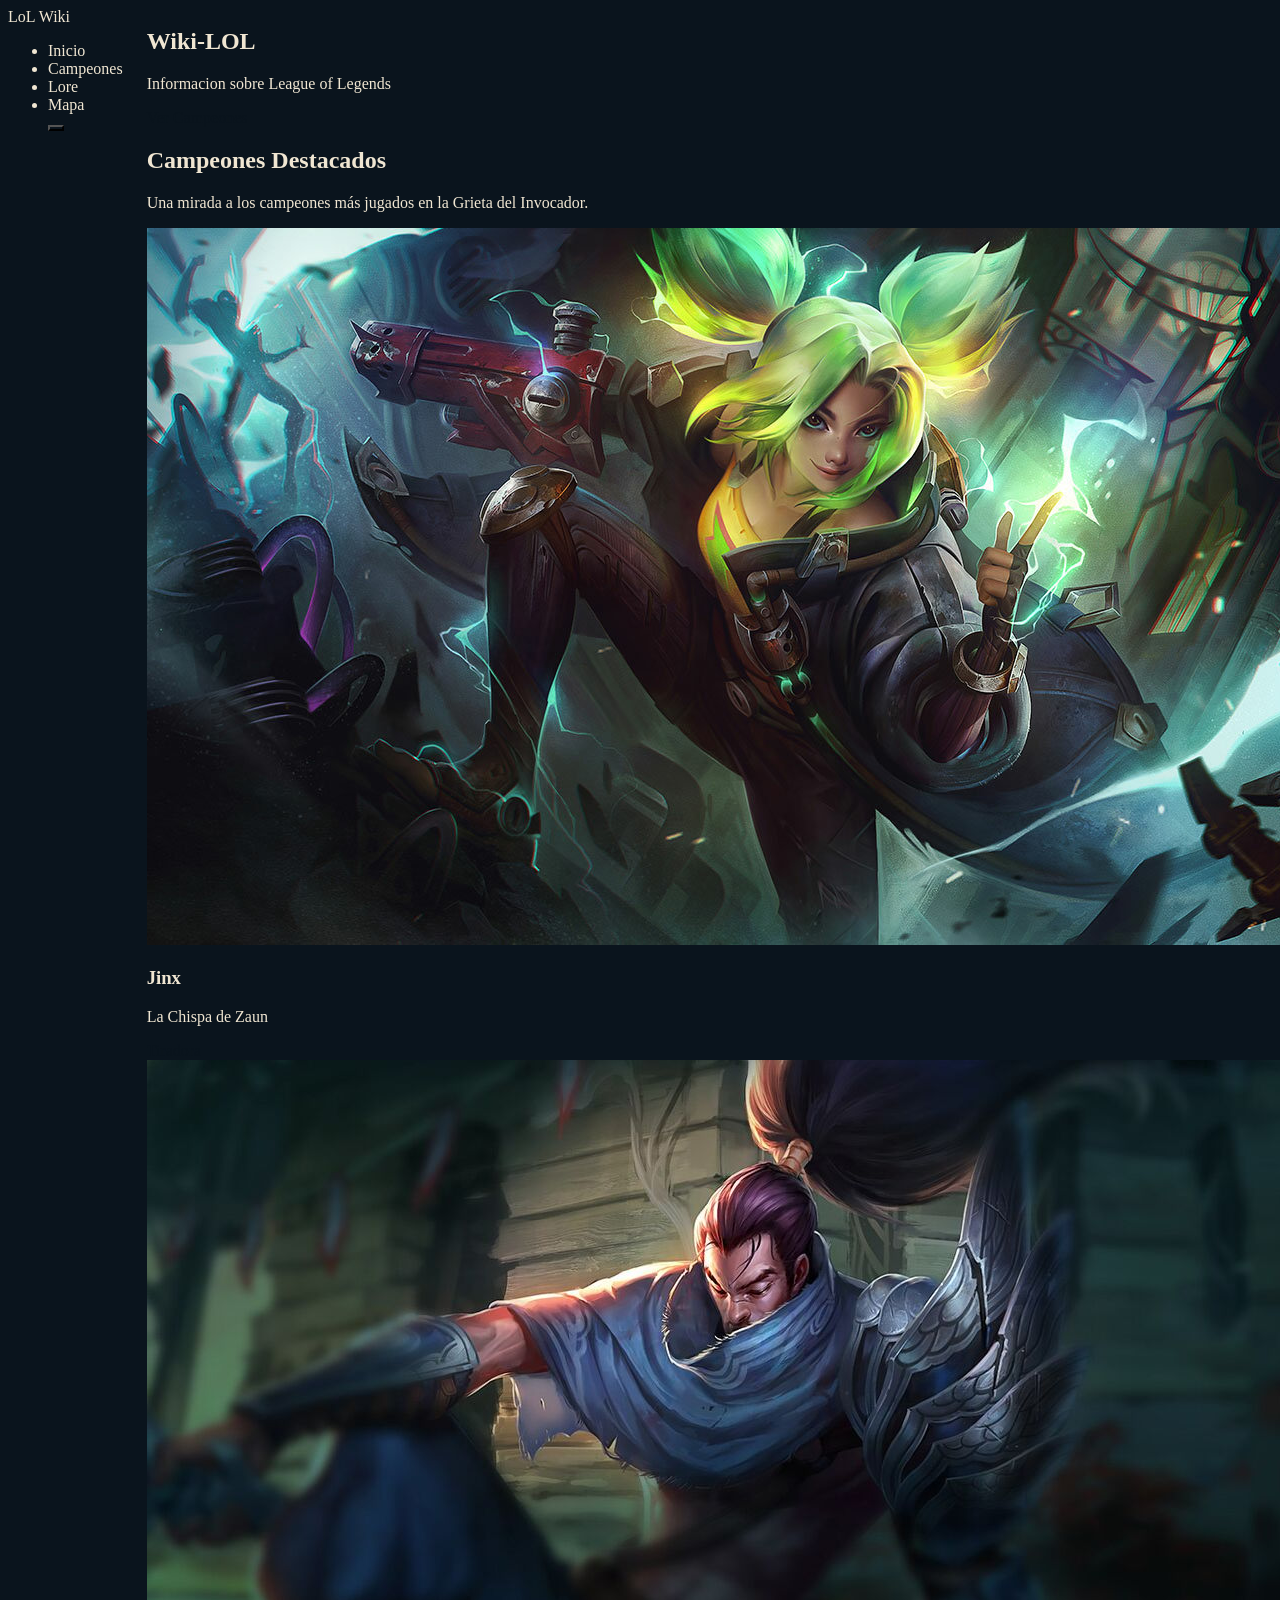
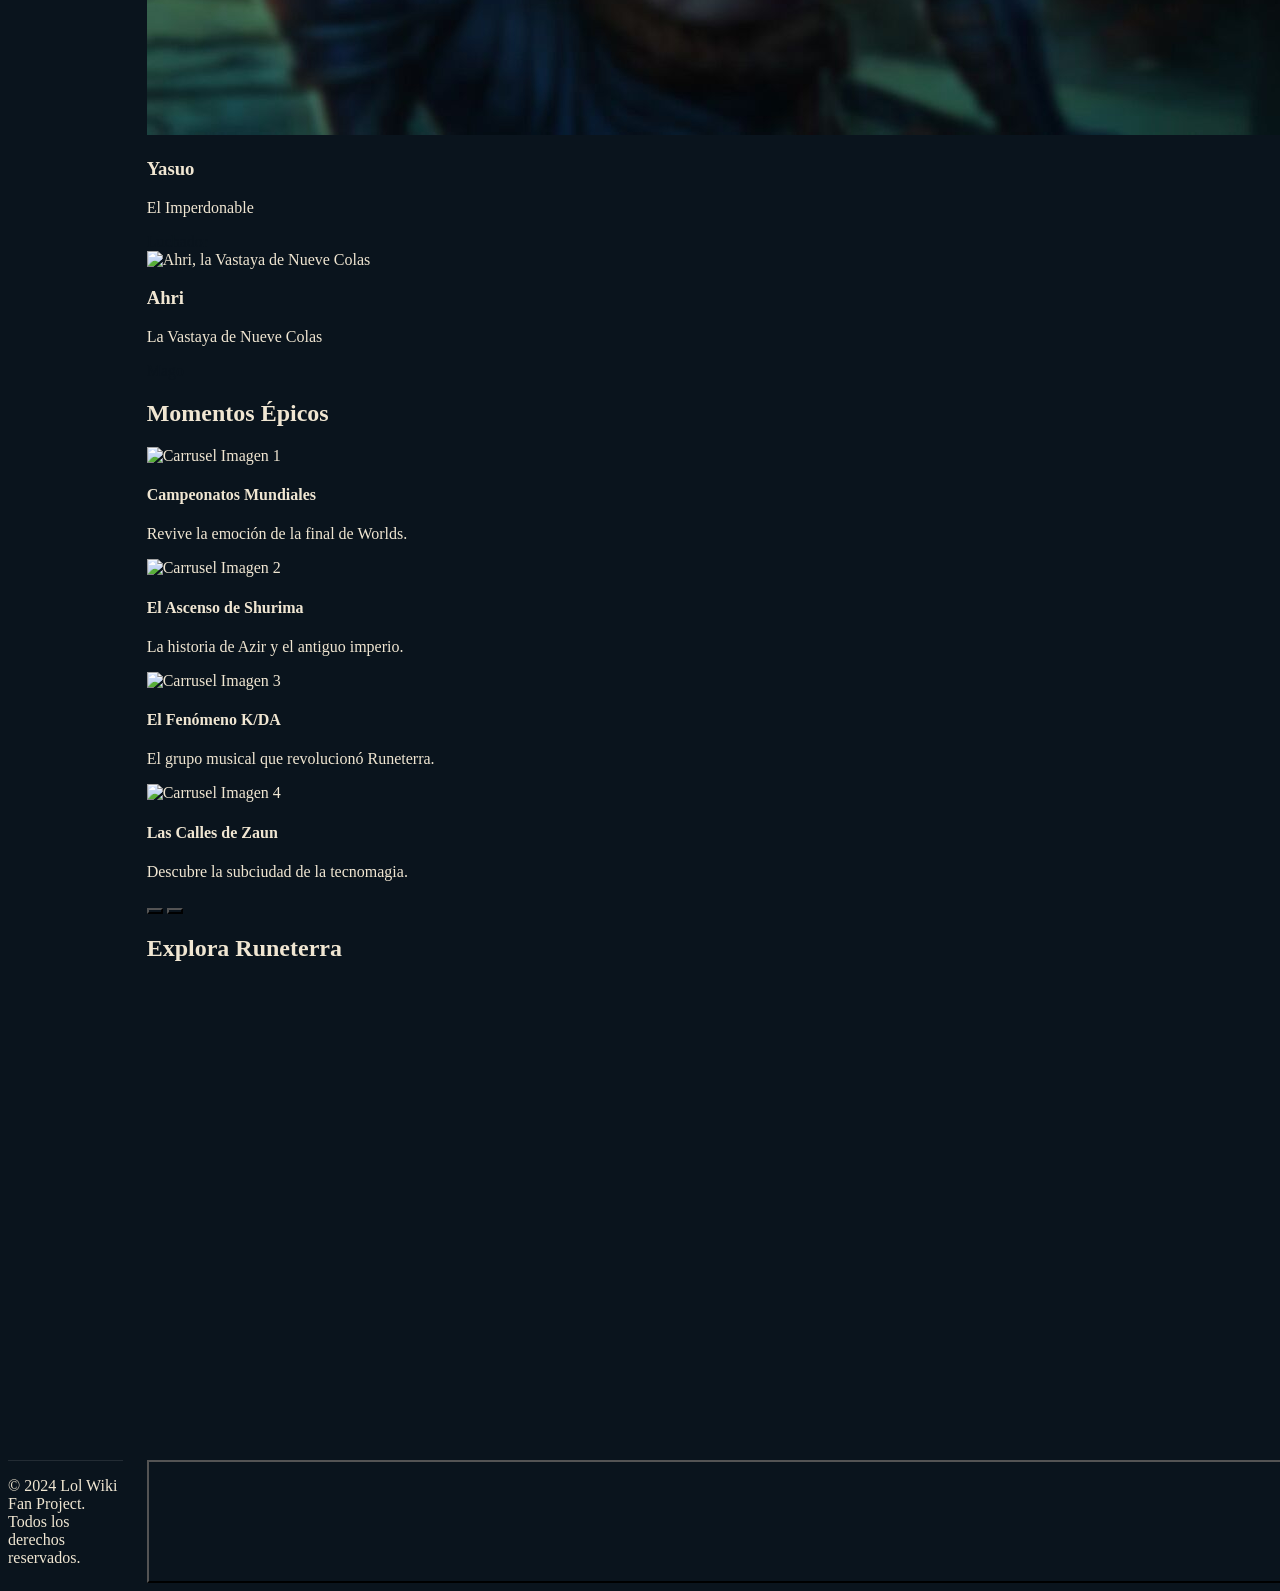
==== wiki/src/index.html @ 0aabc982 "va raro" ====
<!DOCTYPE html>
<html lang="es">
<head>
    <meta charset="UTF-8">
    <meta name="viewport" content="width=device-width, initial-scale=1.0">
    <title>Lol Wiki - La Enciclopedia de League of Legends</title>
    <script src="https://cdn.tailwindcss.com"></script>
    <script src="https://unpkg.com/lucide@latest/dist/umd/lucide.js"></script>
    <link rel="stylesheet" href="./css/main.css"
</head>
<body class="l-grid-container">
    <header class="" style="background-color: var(--color-card-bg);">
        <nav class="nav-menu max-w-7xl mx-auto px-4 sm:px-6 lg:px-8 py-3 flex justify-between items-center">
            <a href="#" class="text-3xl font-bold" style="color: var(--color-accent);">LoL Wiki</a>
            
            <ul id="nav-list" class="nav-menu__list flex space-x-4 lg:flex hidden lg:items-center">
                <li><a href="#" class="nav-menu__link p-2 rounded-lg hover:bg-gray-700 transition duration-150">Inicio</a></li>
                <li><a href="#campeones" class="nav-menu__link p-2 rounded-lg hover:bg-gray-700 transition duration-150">Campeones</a></li>
                <li><a href="#lore" class="nav-menu__link p-2 rounded-lg hover:bg-gray-700 transition duration-150">Lore</a></li>
                <li><a href="#mapa" class="nav-menu__link p-2 rounded-lg hover:bg-gray-700 transition duration-150">Mapa</a></li>

                <button id="dark-mode-toggle" class="nav-menu__button flex items-center justify-center p-2 rounded-full ml-4" style="background-color: var(--color-accent); color: var(--color-bg);">
                    <i data-lucide="sun-moon" class="w-5 h-5"></i>
                </button>
            </ul>
        </nav>
    </header>

    <!-- Main Content (SMACSS: Layout - grid-area: main) -->
    <main class="l-main relative z-10">

        <!-- Componente: HERO con Video de Fondo y Efecto Parallax -->
        <section id="hero" class="hero">
            <!-- BEM: Hero__Video-Background--Parallax -->
            <!-- Nota: El video debe estar en tu carpeta /assets y ser un loop corto y optimizado. -->
            <video autoplay loop muted class="hero__video-background hero__video-background--parallax">
                <!-- URL de ejemplo, reemplaza con tu video de fondo de Lol optimizado -->
                <source src="../../images/6685366-hd_1920_1080_30fps.mp4" type="video/mp4" onerror="this.parentElement.style.display='none'">
            </video>
            <div class="hero__overlay"></div>
            <!-- BEM: Hero__Content -->
            <div class="hero__content text-white max-w-4xl">
                <h1 class="text-5xl sm:text-7xl font-extrabold mb-4" style="color: var(--color-text);">Wiki-LOL</h1>
                <p class="text-xl sm:text-2xl mb-8">Informacion sobre League of Legends</p>
                <a href="#campeones" class="inline-block py-3 px-8 rounded-full text-lg font-semibold transform hover:scale-105 transition duration-300" style="background-color: var(--color-accent); color: var(--color-bg);">Ver Campeones</a>
            </div>
        </section>

        <section class="max-w-7xl mx-auto px-4 sm:px-6 lg:px-8 py-8" style="background-color: var(--color-bg);">

            <h2 id="campeones" class="text-4xl font-bold mb-6 border-b pb-2" style="border-color: var(--color-accent);">Campeones Destacados</h2>
            <p class="mb-10 text-lg opacity-80">Una mirada a los campeones más jugados en la Grieta del Invocador.</p>

            <!-- Componente: Galería de Cards (Usando CSS Grid para Layout) -->
            <div class="grid grid-cols-1 sm:grid-cols-2 lg:grid-cols-3 gap-8">
                <!-- BEM: Card Block -->
                <article class="card rounded-xl overflow-hidden">
                    <img src="../../images/Zeri_0.jpg" alt="Zeri, la Chispa de Zaun" class="card__image--responsive h-64 object-cover" loading="lazy">
                    <div class="p-6">
                        <h3 class="text-2xl font-semibold mb-2" style="color: var(--color-accent);">Jinx</h3>
                        <p class="text-sm mb-4">La Chispa de Zaun</p>
                        <span class="inline-block py-1 px-3 text-xs font-medium rounded-full" style="background-color: var(--color-accent); color: var(--color-bg);">Tiradora</span>
                    </div>
                </article>
                <article>
                    <img src="../../images/Yasuo.jpg" alt="Yasuo, el Imperdonable" class="card__image--responsive h-64 object-cover" loading="lazy">
                    <div class="p-6">
                        <h3 class="text-2xl font-semibold mb-2"">Yasuo</h3>
                        <p class="text-sm mb-4">El Imperdonable</p>
                        <span class="inline-block py-1 px-3 text-xs font-medium rounded-full" style="background-color: var(--color-accent); color: var(--color-bg);">Luchador</span>
                    </div>
                </article>
                <article>
                    <img src="../images/Ahri.jpg" alt="Ahri, la Vastaya de Nueve Colas" class="card__image--responsive h-64 object-cover" loading="lazy">
                    <div>
                        <h3>Ahri</h3>
                        <p>La Vastaya de Nueve Colas</p>
                        <span class="inline-block py-1 px-3 text-xs font-medium rounded-full" style="background-color: var(--color-accent); color: var(--color-bg);">Mago</span>
                    </div>
                </article>
            </div>
        </section>
        
        <!-- Componente: Carrusel de Imágenes -->
        <section class="max-w-7xl mx-auto px-4 sm:px-6 lg:px-8 py-16">
            <h2 id="lore" class="text-4xl font-bold mb-6 border-b pb-2" style="border-color: var(--color-accent);">Momentos Épicos</h2>
            <div class="carousel relative">
                <!-- BEM: Carousel__Track -->
                <div id="carousel-track" class="carousel__track">
                    <!-- BEM: Carousel__Slide -->
                    <div class="carousel__slide">
                        <div class="card rounded-xl p-4">
                            <img src="https://placehold.co/800x450/3c3c41/F0E6D2?text=Evento+Mundial" alt="Carrusel Imagen 1" class="card__image--responsive rounded-lg h-56 object-cover" loading="lazy">
                            <div class="p-4 text-center">
                                <h4 class="text-xl font-semibold mt-2" style="color: var(--color-accent);">Campeonatos Mundiales</h4>
                                <p class="text-sm mt-1 opacity-70">Revive la emoción de la final de Worlds.</p>
                            </div>
                        </div>
                    </div>
                    <div class="carousel__slide">
                        <div class="card rounded-xl p-4">
                            <img src="https://placehold.co/800x450/3c3c41/F0E6D2?text=Lore+de+Shurima" alt="Carrusel Imagen 2" class="card__image--responsive rounded-lg h-56 object-cover" loading="lazy">
                            <div class="p-4 text-center">
                                <h4 class="text-xl font-semibold mt-2" style="color: var(--color-accent);">El Ascenso de Shurima</h4>
                                <p class="text-sm mt-1 opacity-70">La historia de Azir y el antiguo imperio.</p>
                            </div>
                        </div>
                    </div>
                    <div class="carousel__slide">
                        <div class="card rounded-xl p-4">
                            <img src="https://placehold.co/800x450/3c3c41/F0E6D2?text=K/DA" alt="Carrusel Imagen 3" class="card__image--responsive rounded-lg h-56 object-cover" loading="lazy">
                            <div class="p-4 text-center">
                                <h4 class="text-xl font-semibold mt-2" style="color: var(--color-accent);">El Fenómeno K/DA</h4>
                                <p class="text-sm mt-1 opacity-70">El grupo musical que revolucionó Runeterra.</p>
                            </div>
                        </div>
                    </div>
                    <div class="carousel__slide">
                        <div class="card rounded-xl p-4">
                            <img src="https://placehold.co/800x450/3c3c41/F0E6D2?text=Zaun" alt="Carrusel Imagen 4" class="card__image--responsive rounded-lg h-56 object-cover" loading="lazy">
                            <div class="p-4 text-center">
                                <h4 class="text-xl font-semibold mt-2" style="color: var(--color-accent);">Las Calles de Zaun</h4>
                                <p class="text-sm mt-1 opacity-70">Descubre la subciudad de la tecnomagia.</p>
                            </div>
                        </div>
                    </div>
                </div>
                <!-- Botones del Carrusel (Usando Flexbox) -->
                <button onclick="moveCarousel(-1)" class="absolute top-1/2 -translate-y-1/2 left-0 z-40 p-3 rounded-full ml-4" style="background-color: var(--color-accent); color: var(--color-bg); box-shadow: 0 0 10px var(--color-accent);" aria-label="Anterior">
                    <i data-lucide="chevron-left" class="w-6 h-6"></i>
                </button>
                <button onclick="moveCarousel(1)" class="absolute top-1/2 -translate-y-1/2 right-0 z-40 p-3 rounded-full mr-4" style="background-color: var(--color-accent); color: var(--color-bg); box-shadow: 0 0 10px var(--color-accent);" aria-label="Siguiente">
                    <i data-lucide="chevron-right" class="w-6 h-6"></i>
                </button>
            </div>
        </section>

        <!-- Componente: Mapa de Runeterra (iframe) -->
        <section id="mapa" class="max-w-7xl mx-auto px-4 sm:px-6 lg:px-8 py-16">
            <h2 class="text-4xl font-bold mb-6 border-b pb-2" style="border-color: var(--color-accent);">Explora Runeterra</h2>
            <div class="card rounded-xl overflow-hidden p-2">
                 <!-- Iframe de ejemplo con una ubicación genérica (Google Maps de un estadio) -->
                <iframe 
                    src="https://www.google.com/maps/embed?pb=!1m18!1m12!1m3!1d3153.251921160395!2d144.98064131532053!3d-37.81881687975199!2m3!1f0!2f0!3f0!3m2!1i1024!2i768!4f13.1!3m3!1m2!1s0x6ad642f137e0e47d%3A0xf639a04a55988e0c!2sMelbourne%20Cricket%20Ground!5e0!3m2!1sen!2sau!4v1636500000000!5m2!1sen!2sau" 
                    width="100%" 
                    height="450" 
                    style="border:0;" 
                    allowfullscreen="" 
                    loading="lazy" 
                    referrerpolicy="no-referrer-when-downgrade"
                    title="Mapa de Runeterra (Placeholder)">
                </iframe>
            </div>
        </section>
        
    </main>

    <!-- Footer (SMACSS: Layout - grid-area: footer) -->
    <footer class="l-footer py-8 border-t mt-12" style="border-color: rgba(255, 255, 255, 0.1); background-color: var(--color-card-bg);">
        <div class="max-w-7xl mx-auto px-4 sm:px-6 lg:px-8 flex flex-col sm:flex-row justify-between items-center text-sm opacity-70">
            <p> &copy; 2024 Lol Wiki Fan Project. Todos los derechos reservados.</p>
            
            <!-- Componente: Menú de Redes Sociales (Usando Flexbox) -->
            <div class="social-menu flex space-x-4 mt-4 sm:mt-0">
                <a href="#" aria-label="Twitter" class="hover:opacity-100 transition duration-150" style="color: var(--color-text);"><i data-lucide="twitter" class="w-6 h-6"></i></a>
                <a href="#" aria-label="Instagram" class="hover:opacity-100 transition duration-150" style="color: var(--color-text);"><i data-lucide="instagram" class="w-6 h-6"></i></a>
                <a href="#" aria-label="YouTube" class="hover:opacity-100 transition duration-150" style="color: var(--color-text);"><i data-lucide="youtube" class="w-6 h-6"></i></a>
            </div>
        </div>
    </footer>

    <!-- Componente: Botón "Ir Arriba" -->
    <button id="go-up-button" class="go-up-button p-4 rounded-full shadow-lg hover:shadow-xl transition duration-300" style="background-color: var(--color-accent); color: var(--color-bg);" aria-label="Scroll to top">
        <i data-lucide="arrow-up" class="w-6 h-6"></i>
    </button>
    <script src=./js/script.js></script>
</body>
</html>
---- wiki/src/css/main.css ----
:root {
  --color-bg: #0A141D;
  --color-texto: #F0E6D2;
  --color-acento: #0AC8B7;
  --color-card-fondo: #111B24;
}

.modo-claro {
  --color-bg: #F9F9F9;
  --color-texto: #212529;
  --color-acento: #0078A1;
  --color-card-fondo: #FFFFFF;
}

body {
  background-color: var(--color-bg);
  color: var(--color-texto);
  transition: background-color 0.3s, color 0.3s;
  font-family: "Roboto", roboto;
  min-height: 100vh;
  display: flex;
  flex-direction: column;
}

a {
  color: var(--color-letras);
  text-decoration: none;
}
a:hover {
  text-decoration: underline;
  opacity: 0.8;
}

.l-grid-container {
  display: grid;
  grid-template-columns: 1fr;
  gap: 1.5rem;
  flex-grow: 1;
}
@media (min-width: 1024px) {
  .l-grid-container {
    grid-template-columns: 1fr 4fr;
  }
}

.l-footer {
  background-color: var(--color-card-fondo);
  border-top: 1px solid rgba(255, 255, 255, 0.1);
}

.social-menu a {
  color: var(--color-texto);
  transition: opacity 0.15s;
}
.social-menu a i {
  width: 24px;
  height: 24px;
}

.m-card {
  background-color: var(--color-card-fondo);
  padding: 1.5rem;
  border-radius: 0.5rem;
}
.m-card h2 {
  color: var(--color-acento);
  font-size: 1.5rem;
}

.is-active {
  font-weight: bold;
  text-decoration: none;
  border-bottom: 2px solid var(--color-acento);
}

.is-loading {
  opacity: 0.5;
  cursor: wait;
}/*# sourceMappingURL=main.css.map */
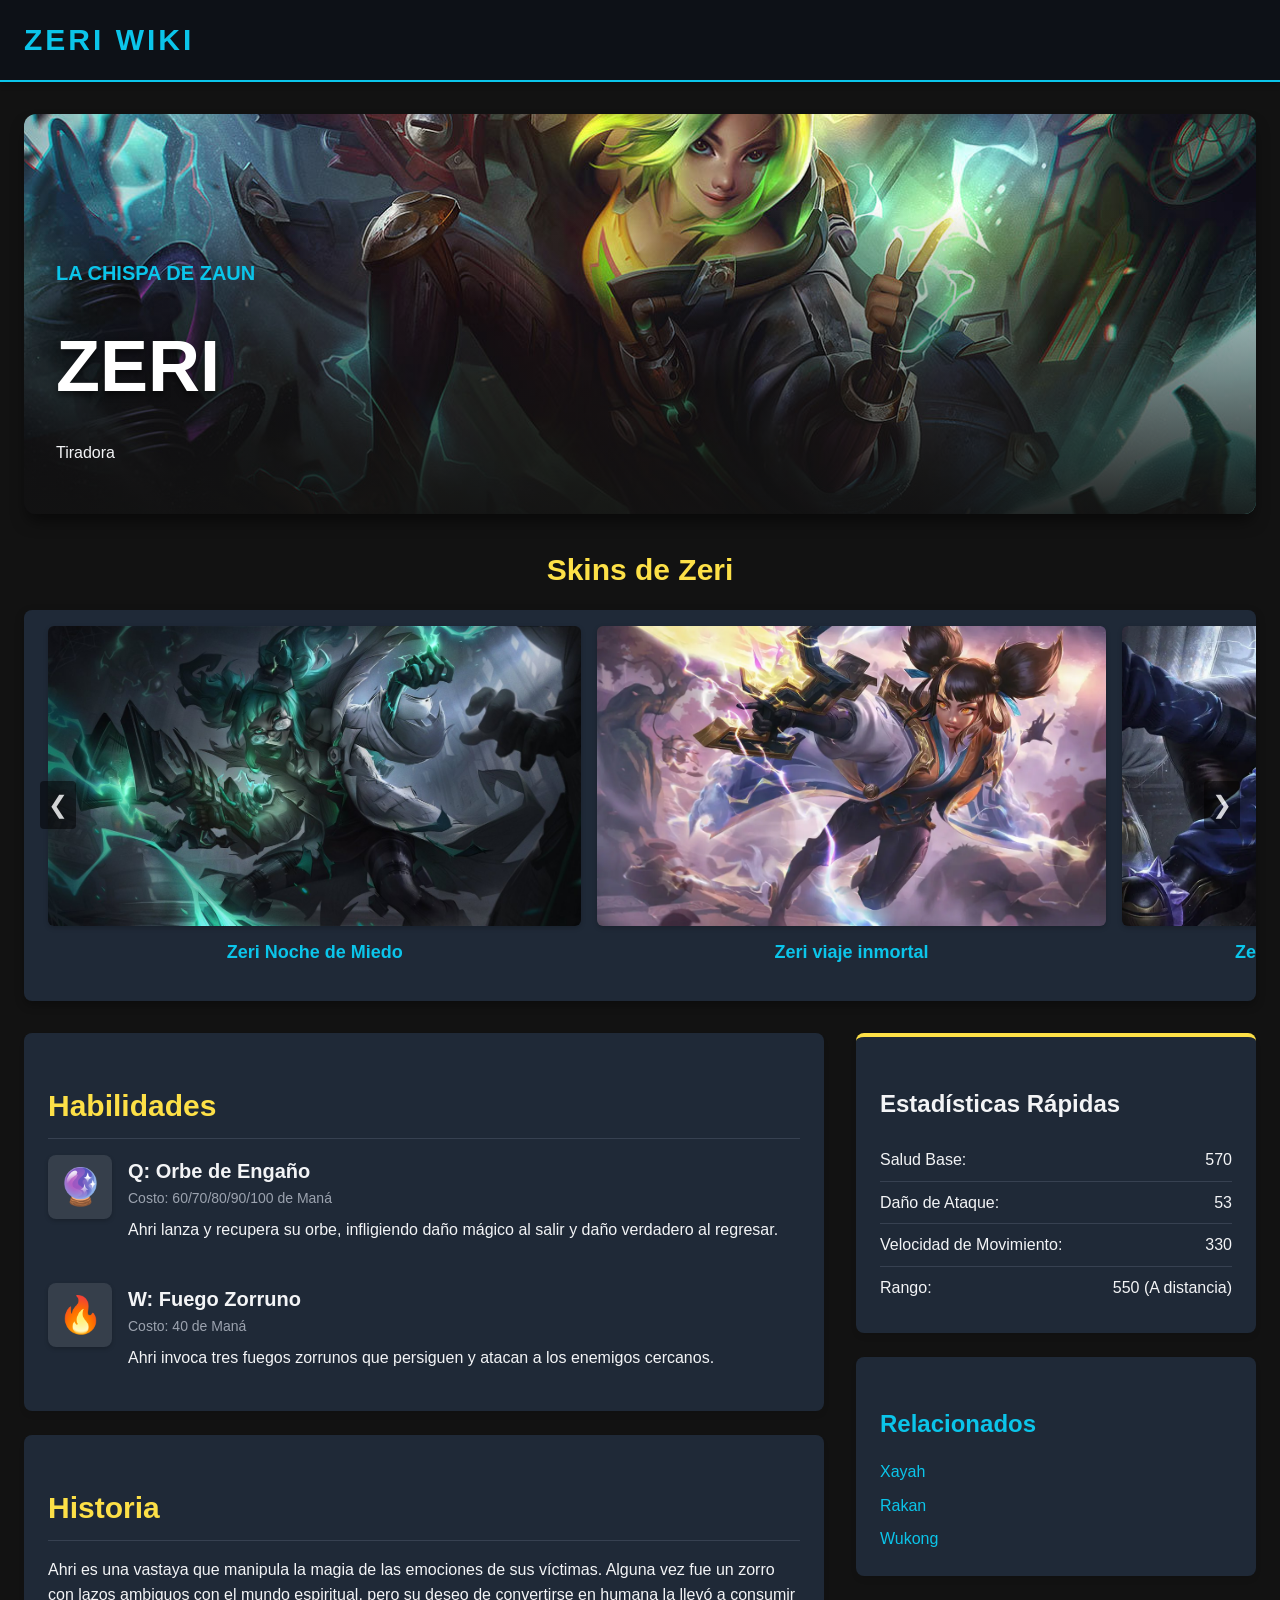
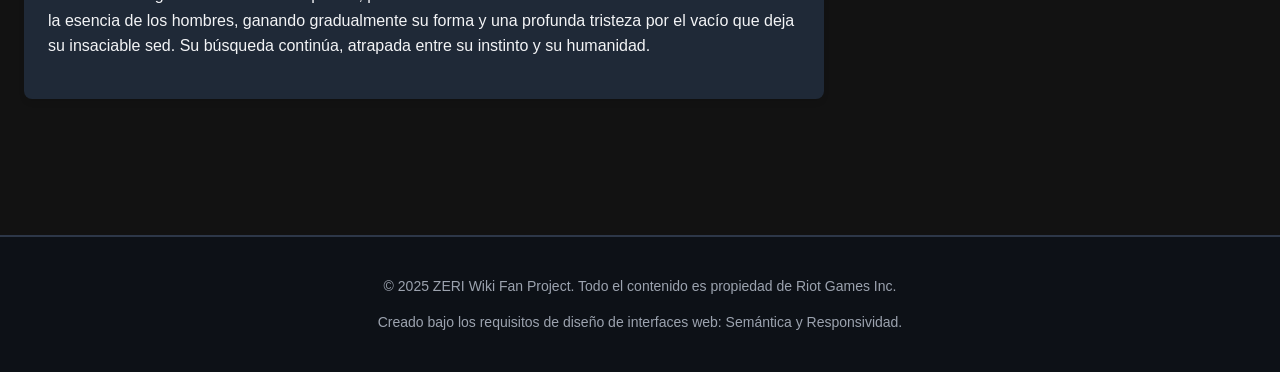
==== commit b36fa49e: "VA FINO" ====
--- a/wiki/src/index.html
+++ b/wiki/src/index.html
@@ -3,176 +3,127 @@
 <head>
     <meta charset="UTF-8">
     <meta name="viewport" content="width=device-width, initial-scale=1.0">
-    <title>Lol Wiki - La Enciclopedia de League of Legends</title>
-    <script src="https://cdn.tailwindcss.com"></script>
-    <script src="https://unpkg.com/lucide@latest/dist/umd/lucide.js"></script>
-    <link rel="stylesheet" href="./css/main.css"
+    <title>ZERIWIKI</title>
+    <link rel="stylesheet" href="./css/main.css">
 </head>
-<body class="l-grid-container">
-    <header class="" style="background-color: var(--color-card-bg);">
-        <nav class="nav-menu max-w-7xl mx-auto px-4 sm:px-6 lg:px-8 py-3 flex justify-between items-center">
-            <a href="#" class="text-3xl font-bold" style="color: var(--color-accent);">LoL Wiki</a>
+<body class="c-body">
+    <header class="l-header" role="banner">
+        <div class="l-container l-header__content">
+            <a href="#" class="b-logo">ZERI WIKI</a>
             
-            <ul id="nav-list" class="nav-menu__list flex space-x-4 lg:flex hidden lg:items-center">
-                <li><a href="#" class="nav-menu__link p-2 rounded-lg hover:bg-gray-700 transition duration-150">Inicio</a></li>
-                <li><a href="#campeones" class="nav-menu__link p-2 rounded-lg hover:bg-gray-700 transition duration-150">Campeones</a></li>
-                <li><a href="#lore" class="nav-menu__link p-2 rounded-lg hover:bg-gray-700 transition duration-150">Lore</a></li>
-                <li><a href="#mapa" class="nav-menu__link p-2 rounded-lg hover:bg-gray-700 transition duration-150">Mapa</a></li>
-
-                <button id="dark-mode-toggle" class="nav-menu__button flex items-center justify-center p-2 rounded-full ml-4" style="background-color: var(--color-accent); color: var(--color-bg);">
-                    <i data-lucide="sun-moon" class="w-5 h-5"></i>
-                </button>
-            </ul>
-        </nav>
+            <!-- Botón de Menú Móvil -->
+            <button id="menu-toggle" class="b-menu-toggle">
+                <span class="b-menu-toggle__icon">&#9776;</span>
+            </button>
+        </div>
     </header>
-
-    <!-- Main Content (SMACSS: Layout - grid-area: main) -->
-    <main class="l-main relative z-10">
-
-        <!-- Componente: HERO con Video de Fondo y Efecto Parallax -->
-        <section id="hero" class="hero">
-            <!-- BEM: Hero__Video-Background--Parallax -->
-            <!-- Nota: El video debe estar en tu carpeta /assets y ser un loop corto y optimizado. -->
-            <video autoplay loop muted class="hero__video-background hero__video-background--parallax">
-                <!-- URL de ejemplo, reemplaza con tu video de fondo de Lol optimizado -->
-                <source src="../../images/6685366-hd_1920_1080_30fps.mp4" type="video/mp4" onerror="this.parentElement.style.display='none'">
-            </video>
-            <div class="hero__overlay"></div>
-            <!-- BEM: Hero__Content -->
-            <div class="hero__content text-white max-w-4xl">
-                <h1 class="text-5xl sm:text-7xl font-extrabold mb-4" style="color: var(--color-text);">Wiki-LOL</h1>
-                <p class="text-xl sm:text-2xl mb-8">Informacion sobre League of Legends</p>
-                <a href="#campeones" class="inline-block py-3 px-8 rounded-full text-lg font-semibold transform hover:scale-105 transition duration-300" style="background-color: var(--color-accent); color: var(--color-bg);">Ver Campeones</a>
+    <main class="l-main l-container" role="main">
+        
+        <section class="b-hero-champion">
+            <div class="b-hero-champion__content">
+                <p class="b-hero-champion__role">La chispa de Zaun</p>
+                <h1 class="b-hero-champion__title">ZERI</h1>
+                <p class="b-hero-champion__tags">Tiradora</p>
             </div>
         </section>
 
-        <section class="max-w-7xl mx-auto px-4 sm:px-6 lg:px-8 py-8" style="background-color: var(--color-bg);">
+        <section class="b-champion-carousel" aria-label="Aspectos Destacados">
+            <h2 class="b-champion-carousel__heading">Skins de Zeri</h2>
+            <div class="b-carousel-container">
+                <div id="carousel-track" class="b-carousel-track">
+                    
+                    <div class="b-carousel-item">
+                        <img src="../../images/Zeri_noche.jpg" alt="Zeri Noche de Miedo" class="b-carousel-item__image" onerror="this.onerror=null;this.src='https://placehold.co/600x300/e9d5ff/333333?text=Aspecto+K/DA'">
+                        <p class="b-carousel-item__caption">Zeri Noche de Miedo</p>
+                    </div>
 
-            <h2 id="campeones" class="text-4xl font-bold mb-6 border-b pb-2" style="border-color: var(--color-accent);">Campeones Destacados</h2>
-            <p class="mb-10 text-lg opacity-80">Una mirada a los campeones más jugados en la Grieta del Invocador.</p>
+                    <div class="b-carousel-item">
+                        <img src="../../images/Zeri_viaje.jpg" alt="Zeri viaje inmortal" class="b-carousel-item__image" onerror="this.onerror=null;this.src='https://placehold.co/600x300/a7f3d0/333333?text=Aspecto+Estrella+Guardián'">
+                        <p class="b-carousel-item__caption">Zeri viaje inmortal</p>
+                    </div>
 
-            <!-- Componente: Galería de Cards (Usando CSS Grid para Layout) -->
-            <div class="grid grid-cols-1 sm:grid-cols-2 lg:grid-cols-3 gap-8">
-                <!-- BEM: Card Block -->
-                <article class="card rounded-xl overflow-hidden">
-                    <img src="../../images/Zeri_0.jpg" alt="Zeri, la Chispa de Zaun" class="card__image--responsive h-64 object-cover" loading="lazy">
-                    <div class="p-6">
-                        <h3 class="text-2xl font-semibold mb-2" style="color: var(--color-accent);">Jinx</h3>
-                        <p class="text-sm mb-4">La Chispa de Zaun</p>
-                        <span class="inline-block py-1 px-3 text-xs font-medium rounded-full" style="background-color: var(--color-accent); color: var(--color-bg);">Tiradora</span>
+                    <div class="b-carousel-item">
+                        <img src="../../images/Zeri_prestigio.jpg" alt="Zeri noche de miedo de prestigio" class="b-carousel-item__image" onerror="this.onerror=null;this.src='https://placehold.co/600x300/fecaca/333333?text=Aspecto+Arcade'">
+                        <p class="b-carousel-item__caption">Zeri noche de miedo de prestigio</p>
                     </div>
-                </article>
-                <article>
-                    <img src="../../images/Yasuo.jpg" alt="Yasuo, el Imperdonable" class="card__image--responsive h-64 object-cover" loading="lazy">
-                    <div class="p-6">
-                        <h3 class="text-2xl font-semibold mb-2"">Yasuo</h3>
-                        <p class="text-sm mb-4">El Imperdonable</p>
-                        <span class="inline-block py-1 px-3 text-xs font-medium rounded-full" style="background-color: var(--color-accent); color: var(--color-bg);">Luchador</span>
+                    
+                    <div class="b-carousel-item">
+                        <img src="../../images/Zeri_cancion.jpg" alt="Zeri cancion del oceano" class="b-carousel-item__image" onerror="this.onerror=null;this.src='https://placehold.co/600x300/dbeafe/333333?text=Aspecto+Prestigio'">
+                        <p class="b-carousel-item__caption">Zeri cancion del oceano</p>
                     </div>
-                </article>
-                <article>
-                    <img src="../images/Ahri.jpg" alt="Ahri, la Vastaya de Nueve Colas" class="card__image--responsive h-64 object-cover" loading="lazy">
-                    <div>
-                        <h3>Ahri</h3>
-                        <p>La Vastaya de Nueve Colas</p>
-                        <span class="inline-block py-1 px-3 text-xs font-medium rounded-full" style="background-color: var(--color-accent); color: var(--color-bg);">Mago</span>
-                    </div>
-                </article>
-            </div>
-        </section>
-        
-        <!-- Componente: Carrusel de Imágenes -->
-        <section class="max-w-7xl mx-auto px-4 sm:px-6 lg:px-8 py-16">
-            <h2 id="lore" class="text-4xl font-bold mb-6 border-b pb-2" style="border-color: var(--color-accent);">Momentos Épicos</h2>
-            <div class="carousel relative">
-                <!-- BEM: Carousel__Track -->
-                <div id="carousel-track" class="carousel__track">
-                    <!-- BEM: Carousel__Slide -->
-                    <div class="carousel__slide">
-                        <div class="card rounded-xl p-4">
-                            <img src="https://placehold.co/800x450/3c3c41/F0E6D2?text=Evento+Mundial" alt="Carrusel Imagen 1" class="card__image--responsive rounded-lg h-56 object-cover" loading="lazy">
-                            <div class="p-4 text-center">
-                                <h4 class="text-xl font-semibold mt-2" style="color: var(--color-accent);">Campeonatos Mundiales</h4>
-                                <p class="text-sm mt-1 opacity-70">Revive la emoción de la final de Worlds.</p>
-                            </div>
-                        </div>
-                    </div>
-                    <div class="carousel__slide">
-                        <div class="card rounded-xl p-4">
-                            <img src="https://placehold.co/800x450/3c3c41/F0E6D2?text=Lore+de+Shurima" alt="Carrusel Imagen 2" class="card__image--responsive rounded-lg h-56 object-cover" loading="lazy">
-                            <div class="p-4 text-center">
-                                <h4 class="text-xl font-semibold mt-2" style="color: var(--color-accent);">El Ascenso de Shurima</h4>
-                                <p class="text-sm mt-1 opacity-70">La historia de Azir y el antiguo imperio.</p>
-                            </div>
-                        </div>
-                    </div>
-                    <div class="carousel__slide">
-                        <div class="card rounded-xl p-4">
-                            <img src="https://placehold.co/800x450/3c3c41/F0E6D2?text=K/DA" alt="Carrusel Imagen 3" class="card__image--responsive rounded-lg h-56 object-cover" loading="lazy">
-                            <div class="p-4 text-center">
-                                <h4 class="text-xl font-semibold mt-2" style="color: var(--color-accent);">El Fenómeno K/DA</h4>
-                                <p class="text-sm mt-1 opacity-70">El grupo musical que revolucionó Runeterra.</p>
-                            </div>
-                        </div>
-                    </div>
-                    <div class="carousel__slide">
-                        <div class="card rounded-xl p-4">
-                            <img src="https://placehold.co/800x450/3c3c41/F0E6D2?text=Zaun" alt="Carrusel Imagen 4" class="card__image--responsive rounded-lg h-56 object-cover" loading="lazy">
-                            <div class="p-4 text-center">
-                                <h4 class="text-xl font-semibold mt-2" style="color: var(--color-accent);">Las Calles de Zaun</h4>
-                                <p class="text-sm mt-1 opacity-70">Descubre la subciudad de la tecnomagia.</p>
-                            </div>
-                        </div>
-                    </div>
+
                 </div>
-                <!-- Botones del Carrusel (Usando Flexbox) -->
-                <button onclick="moveCarousel(-1)" class="absolute top-1/2 -translate-y-1/2 left-0 z-40 p-3 rounded-full ml-4" style="background-color: var(--color-accent); color: var(--color-bg); box-shadow: 0 0 10px var(--color-accent);" aria-label="Anterior">
-                    <i data-lucide="chevron-left" class="w-6 h-6"></i>
-                </button>
-                <button onclick="moveCarousel(1)" class="absolute top-1/2 -translate-y-1/2 right-0 z-40 p-3 rounded-full mr-4" style="background-color: var(--color-accent); color: var(--color-bg); box-shadow: 0 0 10px var(--color-accent);" aria-label="Siguiente">
-                    <i data-lucide="chevron-right" class="w-6 h-6"></i>
-                </button>
+                
+                <button id="prev-button" class="b-carousel-button b-carousel-button--prev" aria-label="Aspecto Anterior">&#10094;</button>
+                <button id="next-button" class="b-carousel-button b-carousel-button--next" aria-label="Aspecto Siguiente">&#10095;</button>
             </div>
         </section>
 
-        <!-- Componente: Mapa de Runeterra (iframe) -->
-        <section id="mapa" class="max-w-7xl mx-auto px-4 sm:px-6 lg:px-8 py-16">
-            <h2 class="text-4xl font-bold mb-6 border-b pb-2" style="border-color: var(--color-accent);">Explora Runeterra</h2>
-            <div class="card rounded-xl overflow-hidden p-2">
-                 <!-- Iframe de ejemplo con una ubicación genérica (Google Maps de un estadio) -->
-                <iframe 
-                    src="https://www.google.com/maps/embed?pb=!1m18!1m12!1m3!1d3153.251921160395!2d144.98064131532053!3d-37.81881687975199!2m3!1f0!2f0!3f0!3m2!1i1024!2i768!4f13.1!3m3!1m2!1s0x6ad642f137e0e47d%3A0xf639a04a55988e0c!2sMelbourne%20Cricket%20Ground!5e0!3m2!1sen!2sau!4v1636500000000!5m2!1sen!2sau" 
-                    width="100%" 
-                    height="450" 
-                    style="border:0;" 
-                    allowfullscreen="" 
-                    loading="lazy" 
-                    referrerpolicy="no-referrer-when-downgrade"
-                    title="Mapa de Runeterra (Placeholder)">
-                </iframe>
+        <div class="l-grid-content">
+            
+            <div class="l-grid-content__main">
+                
+                <section class="b-abilities">
+                    <h2 class="b-abilities__title">Habilidades</h2>
+                    
+                    <div class="b-abilities__list">
+                        <article class="b-ability">
+                            <div class="b-ability__icon"><span role="img" aria-label="Orbe de Engaño">🔮</span></div>
+                            <div class="b-ability__details">
+                                <h3 class="b-ability__name">Q: Orbe de Engaño</h3>
+                                <p class="b-ability__cost">Costo: 60/70/80/90/100 de Maná</p>
+                                <p class="b-ability__description">Ahri lanza y recupera su orbe, infligiendo daño mágico al salir y daño verdadero al regresar.</p>
+                            </div>
+                        </article>
+                        
+                        <article class="b-ability">
+                            <div class="b-ability__icon"><span role="img" aria-label="Fuego Zorruno">🔥</span></div>
+                            <div class="b-ability__details">
+                                <h3 class="b-ability__name">W: Fuego Zorruno</h3>
+                                <p class="b-ability__cost">Costo: 40 de Maná</p>
+                                <p class="b-ability__description">Ahri invoca tres fuegos zorrunos que persiguen y atacan a los enemigos cercanos.</p>
+                            </div>
+                        </article>
+                        
+                    </div>
+                </section>
+
+                <section class="b-story">
+                    <h2 class="b-story__title">Historia</h2>
+                    <p class="b-story__text">Ahri es una vastaya que manipula la magia de las emociones de sus víctimas. Alguna vez fue un zorro con lazos ambiguos con el mundo espiritual, pero su deseo de convertirse en humana la llevó a consumir la esencia de los hombres, ganando gradualmente su forma y una profunda tristeza por el vacío que deja su insaciable sed. Su búsqueda continúa, atrapada entre su instinto y su humanidad.</p>
+                </section>
             </div>
-        </section>
-        
+
+            <aside class="l-grid-content__sidebar">
+                <div class="b-stats">
+                    <h3 class="b-stats__title">Estadísticas Rápidas</h3>
+                    <ul class="b-stats__list">
+                        <li class="b-stats__item"><span>Salud Base:</span> <span>570</span></li>
+                        <li class="b-stats__item"><span>Daño de Ataque:</span> <span>53</span></li>
+                        <li class="b-stats__item"><span>Velocidad de Movimiento:</span> <span>330</span></li>
+                        <li class="b-stats__item b-stats__item--last"><span>Rango:</span> <span>550 (A distancia)</span></li>
+                    </ul>
+                </div>
+
+                <div class="b-related">
+                    <h3 class="b-related__title">Relacionados</h3>
+                    <ul class="b-related__list">
+                        <li><a href="#" class="b-related__link">Xayah</a></li>
+                        <li><a href="#" class="b-related__link">Rakan</a></li>
+                        <li><a href="#" class="b-related__link">Wukong</a></li>
+                    </ul>
+                </div>
+            </aside>
+        </div>
+
     </main>
-
-    <!-- Footer (SMACSS: Layout - grid-area: footer) -->
-    <footer class="l-footer py-8 border-t mt-12" style="border-color: rgba(255, 255, 255, 0.1); background-color: var(--color-card-bg);">
-        <div class="max-w-7xl mx-auto px-4 sm:px-6 lg:px-8 flex flex-col sm:flex-row justify-between items-center text-sm opacity-70">
-            <p> &copy; 2024 Lol Wiki Fan Project. Todos los derechos reservados.</p>
-            
-            <!-- Componente: Menú de Redes Sociales (Usando Flexbox) -->
-            <div class="social-menu flex space-x-4 mt-4 sm:mt-0">
-                <a href="#" aria-label="Twitter" class="hover:opacity-100 transition duration-150" style="color: var(--color-text);"><i data-lucide="twitter" class="w-6 h-6"></i></a>
-                <a href="#" aria-label="Instagram" class="hover:opacity-100 transition duration-150" style="color: var(--color-text);"><i data-lucide="instagram" class="w-6 h-6"></i></a>
-                <a href="#" aria-label="YouTube" class="hover:opacity-100 transition duration-150" style="color: var(--color-text);"><i data-lucide="youtube" class="w-6 h-6"></i></a>
-            </div>
+    
+    <footer class="l-footer" role="contentinfo">
+        <div class="l-container l-footer__content">
+            <p>&copy; 2025 ZERI Wiki Fan Project. Todo el contenido es propiedad de Riot Games Inc.</p>
+            <p>Creado bajo los requisitos de diseño de interfaces web: Semántica y Responsividad.</p>
         </div>
     </footer>
-
-    <!-- Componente: Botón "Ir Arriba" -->
-    <button id="go-up-button" class="go-up-button p-4 rounded-full shadow-lg hover:shadow-xl transition duration-300" style="background-color: var(--color-accent); color: var(--color-bg);" aria-label="Scroll to top">
-        <i data-lucide="arrow-up" class="w-6 h-6"></i>
-    </button>
-    <script src=./js/script.js></script>
 </body>
+<script src="./js/script.js"></script>
 </html>
--- a/wiki/src/css/main.css
+++ b/wiki/src/css/main.css
@@ -1,79 +1,438 @@
+@charset "UTF-8";
 :root {
-  --color-bg: #0A141D;
-  --color-texto: #F0E6D2;
-  --color-acento: #0AC8B7;
-  --color-card-fondo: #111B24;
-}
-
-.modo-claro {
-  --color-bg: #F9F9F9;
-  --color-texto: #212529;
-  --color-acento: #0078A1;
-  --color-card-fondo: #FFFFFF;
-}
-
-body {
-  background-color: var(--color-bg);
-  color: var(--color-texto);
-  transition: background-color 0.3s, color 0.3s;
-  font-family: "Roboto", roboto;
-  min-height: 100vh;
-  display: flex;
-  flex-direction: column;
-}
-
-a {
-  color: var(--color-letras);
+  --color-primary: #0bc5ea;
+  --color-secondary: #fde047;
+  --color-dark-bg: #121212;
+  --color-card-bg: #1f2937;
+  --color-text-light: #f3f4f6;
+  --color-text-muted: #9ca3af;
+}
+
+.c-body {
+  font-family: "Inter", sans-serif;
+  background-color: var(--color-dark-bg);
+  color: var(--color-text-light);
+  line-height: 1.6;
+  margin: 0;
+}
+.c-body a {
+  color: var(--color-primary);
   text-decoration: none;
-}
-a:hover {
-  text-decoration: underline;
+  transition: color 0.2s;
+}
+.c-body a a:hover {
+  color: var(--color-secondary);
+}
+.c-body a h1, .c-body a h2, .c-body a h3 {
+  font-weight: 900;
+}
+
+.l-container {
+  max-width: 1280px;
+  margin: 0 auto;
+  padding: 0 1.5rem;
+}
+
+.l-header {
+  background-color: #0d1117;
+  box-shadow: 0 4px 6px -1px rgba(0, 0, 0, 0.2);
+  position: sticky;
+  top: 0;
+  z-index: 50;
+  border-bottom: 2px solid var(--color-primary);
+}
+
+.l-header__content {
+  display: flex;
+  justify-content: space-between;
+  align-items: center;
+  padding: 1rem 1.5rem;
+}
+
+.l-main {
+  padding-top: 2rem;
+  padding-bottom: 4rem;
+}
+
+.l-grid-content {
+  display: grid;
+  gap: 2rem;
+  margin-top: 2rem;
+}
+
+.l-grid-content__main {
+  grid-column: 1/-1;
+}
+
+.l-grid-content__sidebar {
+  grid-column: 1/-1;
+}
+
+@media (min-width: 1024px) {
+  .l-grid-content {
+    grid-template-columns: 2fr 1fr;
+  }
+  .l-grid-content__main {
+    grid-column: auto;
+  }
+  .l-grid-content__sidebar {
+    grid-column: auto;
+  }
+}
+.l-footer {
+  background-color: #0d1117;
+  margin-top: 3rem;
+  padding: 1.5rem 0;
+  border-top: 2px solid #2d3748;
+  text-align: center;
+}
+
+.l-footer__content {
+  font-size: 0.875rem;
+  color: var(--color-text-muted);
+}
+
+
+.b-logo {
+  font-size: 1.875rem;
+  font-weight: 900;
+  letter-spacing: 0.1em;
+  color: var(--color-primary);
+}
+
+/* B-NAV (Navegación Desktop) */
+.b-nav {
+  display: none;
+}
+
+.b-nav__list {
+  display: flex;
+  list-style: none;
+  padding: 0;
+  margin: 0;
+  gap: 2rem;
+}
+
+.b-nav__link {
+  color: var(--color-text-light);
+  font-size: 1rem;
+  padding-bottom: 0.25rem;
+  border-bottom: 2px solid transparent;
+  transition: border-bottom 0.2s, color 0.2s;
+}
+
+.b-nav__link:hover {
+  color: var(--color-secondary);
+  border-bottom: 2px solid var(--color-secondary);
+}
+
+/* B-MENU-TOGGLE (Botón Hamburguesa) */
+.b-menu-toggle {
+  display: block;
+  background: none;
+  border: none;
+  color: var(--color-secondary);
+  font-size: 1.5rem;
+  cursor: pointer;
+}
+
+/* B-NAV-MOBILE (Menú Desplegable) */
+.b-nav-mobile {
+  position: sticky;
+  top: 66px;
+  z-index: 40;
+  background-color: #1a202c;
+  padding: 1rem 0;
+}
+
+.b-nav-mobile__list {
+  list-style: none;
+  padding: 0;
+  margin: 0;
+}
+
+.b-nav-mobile__link {
+  display: block;
+  padding: 0.75rem 1.5rem;
+  color: var(--color-text-light);
+}
+
+.b-nav-mobile__link:hover {
+  background-color: #2d3748;
+  color: var(--color-secondary);
+}
+
+/* Mostrar navegación desktop y ocultar toggle en tablet/desktop */
+@media (min-width: 768px) {
+  .b-nav {
+    display: block;
+  }
+  .b-menu-toggle {
+    display: none;
+  }
+  .b-nav-mobile {
+    display: none !important;
+  }
+}
+/* B-HERO-CHAMPION */
+.b-hero-champion {
+  position: relative;
+  height: 400px;
+  border-radius: 0.75rem;
+  overflow: hidden;
+  background-size: cover;
+  background-position: center;
+  box-shadow: 0 10px 15px -3px rgba(0, 0, 0, 0.5);
+  background-image: url("../../../images/Zeri_0.jpg");
+  margin-bottom: 2rem;
+}
+
+.b-hero-champion__content {
+  position: absolute;
+  bottom: 0;
+  left: 0;
+  padding: 2rem;
+  background: linear-gradient(to top, rgba(18, 18, 18, 0.9), transparent);
+  width: 100%;
+}
+
+.b-hero-champion__role {
+  color: var(--color-primary);
+  font-size: 1.25rem;
+  font-weight: 700;
+  text-transform: uppercase;
+}
+
+.b-hero-champion__title {
+  font-size: 4rem;
+  color: white;
+  text-shadow: 0 4px 6px rgba(0, 0, 0, 0.5);
+  margin-top: 0;
+  margin-bottom: 0.5rem;
+}
+
+@media (min-width: 640px) {
+  .b-hero-champion__title {
+    font-size: 4.5rem;
+  }
+}
+/* B-CHAMPION-CAROUSEL */
+.b-champion-carousel {
+  margin-bottom: 2rem;
+}
+
+.b-champion-carousel__heading {
+  font-size: 1.875rem;
+  font-weight: 700;
+  color: var(--color-secondary);
+  margin-bottom: 1rem;
+  text-align: center;
+}
+
+.b-carousel-container {
+  position: relative;
+  overflow: hidden;
+  border-radius: 0.5rem;
+  background-color: var(--color-card-bg);
+  padding: 1rem;
+  box-shadow: 0 4px 10px rgba(0, 0, 0, 0.3);
+}
+
+.b-carousel-track {
+  display: flex;
+  transition: transform 0.5s ease-in-out;
+}
+
+.b-carousel-item {
+  min-width: 100%;
+  box-sizing: border-box;
+  padding: 0 0.5rem;
+  flex-shrink: 0;
+  text-align: center;
+}
+
+.b-carousel-item__image {
+  width: 100%;
+  height: auto;
+  max-height: 300px;
+  -o-object-fit: cover;
+     object-fit: cover;
+  border-radius: 0.375rem;
+  box-shadow: 0 2px 5px rgba(0, 0, 0, 0.2);
+  display: block;
+  margin: 0 auto;
+}
+
+.b-carousel-item__caption {
+  margin-top: 0.75rem;
+  font-weight: 700;
+  color: var(--color-primary);
+  font-size: 1.125rem;
+}
+
+.b-carousel-button {
+  position: absolute;
+  top: 50%;
+  transform: translateY(-50%);
+  background-color: rgba(0, 0, 0, 0.6);
+  color: white;
+  border: none;
+  padding: 0.75rem 0.5rem;
+  cursor: pointer;
+  z-index: 10;
+  border-radius: 0.25rem;
+  transition: background-color 0.2s;
+  font-size: 1.5rem;
+  line-height: 1;
   opacity: 0.8;
 }
 
-.l-grid-container {
-  display: grid;
-  grid-template-columns: 1fr;
-  gap: 1.5rem;
-  flex-grow: 1;
+.b-carousel-button:hover {
+  background-color: rgba(0, 0, 0, 0.9);
+  opacity: 1;
+}
+
+.b-carousel-button--prev {
+  left: 1rem;
+}
+
+.b-carousel-button--next {
+  right: 1rem;
+}
+
+@media (min-width: 640px) {
+  .b-carousel-item {
+    min-width: 50%;
+  }
 }
 @media (min-width: 1024px) {
-  .l-grid-container {
-    grid-template-columns: 1fr 4fr;
-  }
-}
-
-.l-footer {
-  background-color: var(--color-card-fondo);
-  border-top: 1px solid rgba(255, 255, 255, 0.1);
-}
-
-.social-menu a {
-  color: var(--color-texto);
-  transition: opacity 0.15s;
-}
-.social-menu a i {
-  width: 24px;
-  height: 24px;
-}
-
-.m-card {
-  background-color: var(--color-card-fondo);
+  .b-carousel-item {
+    min-width: 33.3333%;
+  }
+}
+/* B-BLOCK (Contenedores de contenido) */
+.b-abilities,
+.b-story,
+.b-stats,
+.b-related {
+  background-color: var(--color-card-bg);
   padding: 1.5rem;
   border-radius: 0.5rem;
-}
-.m-card h2 {
-  color: var(--color-acento);
+  box-shadow: 0 4px 6px -1px rgba(0, 0, 0, 0.1);
+  margin-bottom: 1.5rem;
+}
+
+/* Títulos */
+.b-abilities__title,
+.b-story__title {
+  font-size: 1.875rem;
+  font-weight: 700;
+  border-bottom: 1px solid #374151;
+  padding-bottom: 0.5rem;
+  margin-bottom: 1rem;
+  color: var(--color-secondary);
+}
+
+/* B-ABILITY */
+.b-abilities__list {
+  display: flex;
+  flex-direction: column;
+  gap: 1.5rem;
+}
+
+.b-ability {
+  display: flex;
+  gap: 1rem;
+  align-items: flex-start;
+}
+
+.b-ability__icon {
+  width: 64px;
+  height: 64px;
+  flex-shrink: 0;
+  background-color: rgba(255, 255, 255, 0.1);
+  border-radius: 0.5rem;
+  display: flex;
+  justify-content: center;
+  align-items: center;
+  overflow: hidden;
+  box-shadow: 0 2px 4px rgba(0, 0, 0, 0.2);
+}
+
+.b-ability__icon span {
+  font-size: 2.25rem;
+}
+
+.b-ability__name {
+  font-size: 1.25rem;
+  font-weight: 600;
+  color: var(--color-text-light);
+  margin: 0;
+}
+
+.b-ability__cost {
+  color: var(--color-text-muted);
+  font-size: 0.875rem;
+  margin: 0;
+}
+
+.b-ability__description {
+  color: var(--color-text-light);
+  margin-top: 0.5rem;
+}
+
+/* B-STATS */
+.b-stats {
+  border-top: 4px solid var(--color-secondary);
+}
+
+.b-stats__title {
   font-size: 1.5rem;
-}
-
-.is-active {
-  font-weight: bold;
-  text-decoration: none;
-  border-bottom: 2px solid var(--color-acento);
-}
-
-.is-loading {
-  opacity: 0.5;
-  cursor: wait;
+  margin-bottom: 1rem;
+  color: var(--color-text-light);
+}
+
+.b-stats__list {
+  list-style: none;
+  padding: 0;
+  margin: 0;
+}
+
+.b-stats__item {
+  display: flex;
+  justify-content: space-between;
+  padding: 0.5rem 0;
+  border-bottom: 1px solid #374151;
+}
+
+.b-stats__item--last {
+  border-bottom: none;
+}
+
+/* B-RELATED */
+.b-related__title {
+  font-size: 1.5rem;
+  margin-bottom: 1rem;
+  color: var(--color-primary);
+}
+
+.b-related__list {
+  list-style: none;
+  padding: 0;
+  margin: 0;
+  display: flex;
+  flex-direction: column;
+  gap: 0.5rem;
+}
+
+.b-related__link {
+  color: var(--color-text-muted);
+}
+
+.b-related__link:hover {
+  color: var(--color-secondary);
+}
+
+.is-hidden {
+  display: none;
 }/*# sourceMappingURL=main.css.map */
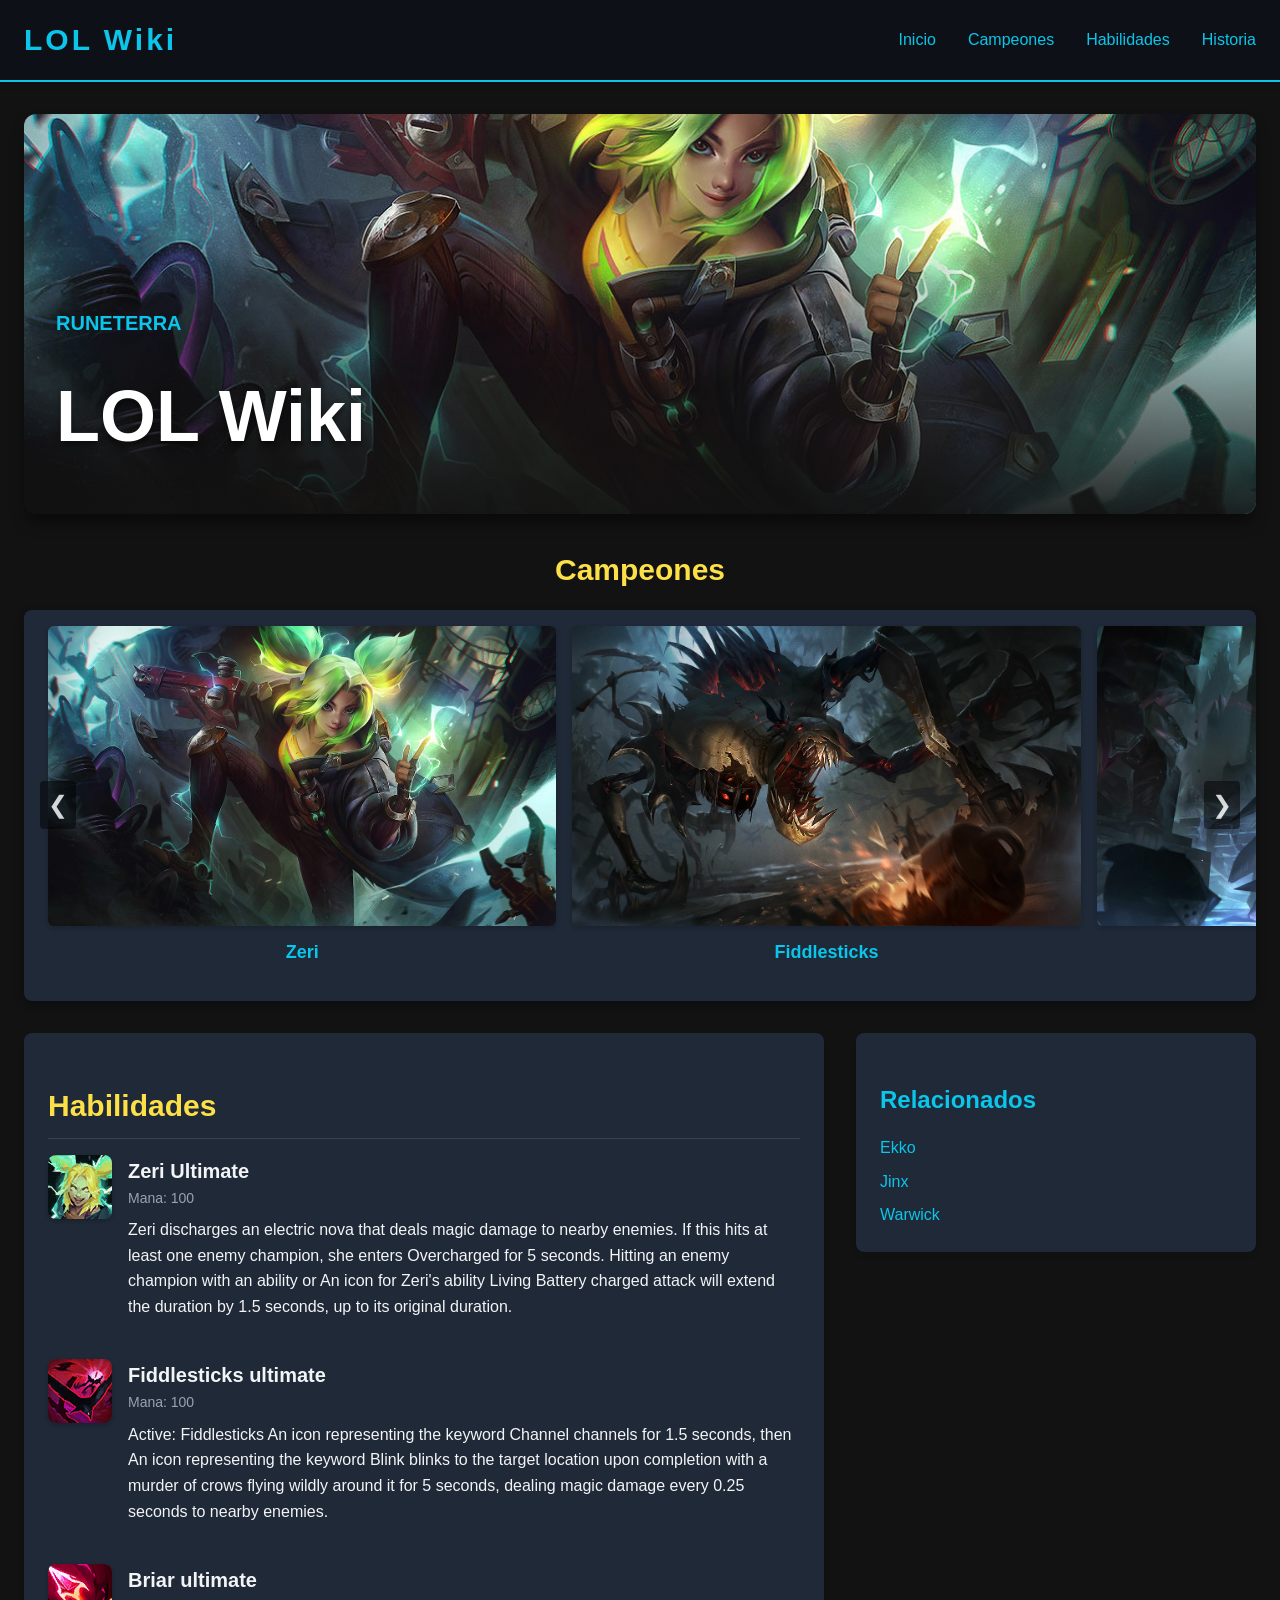
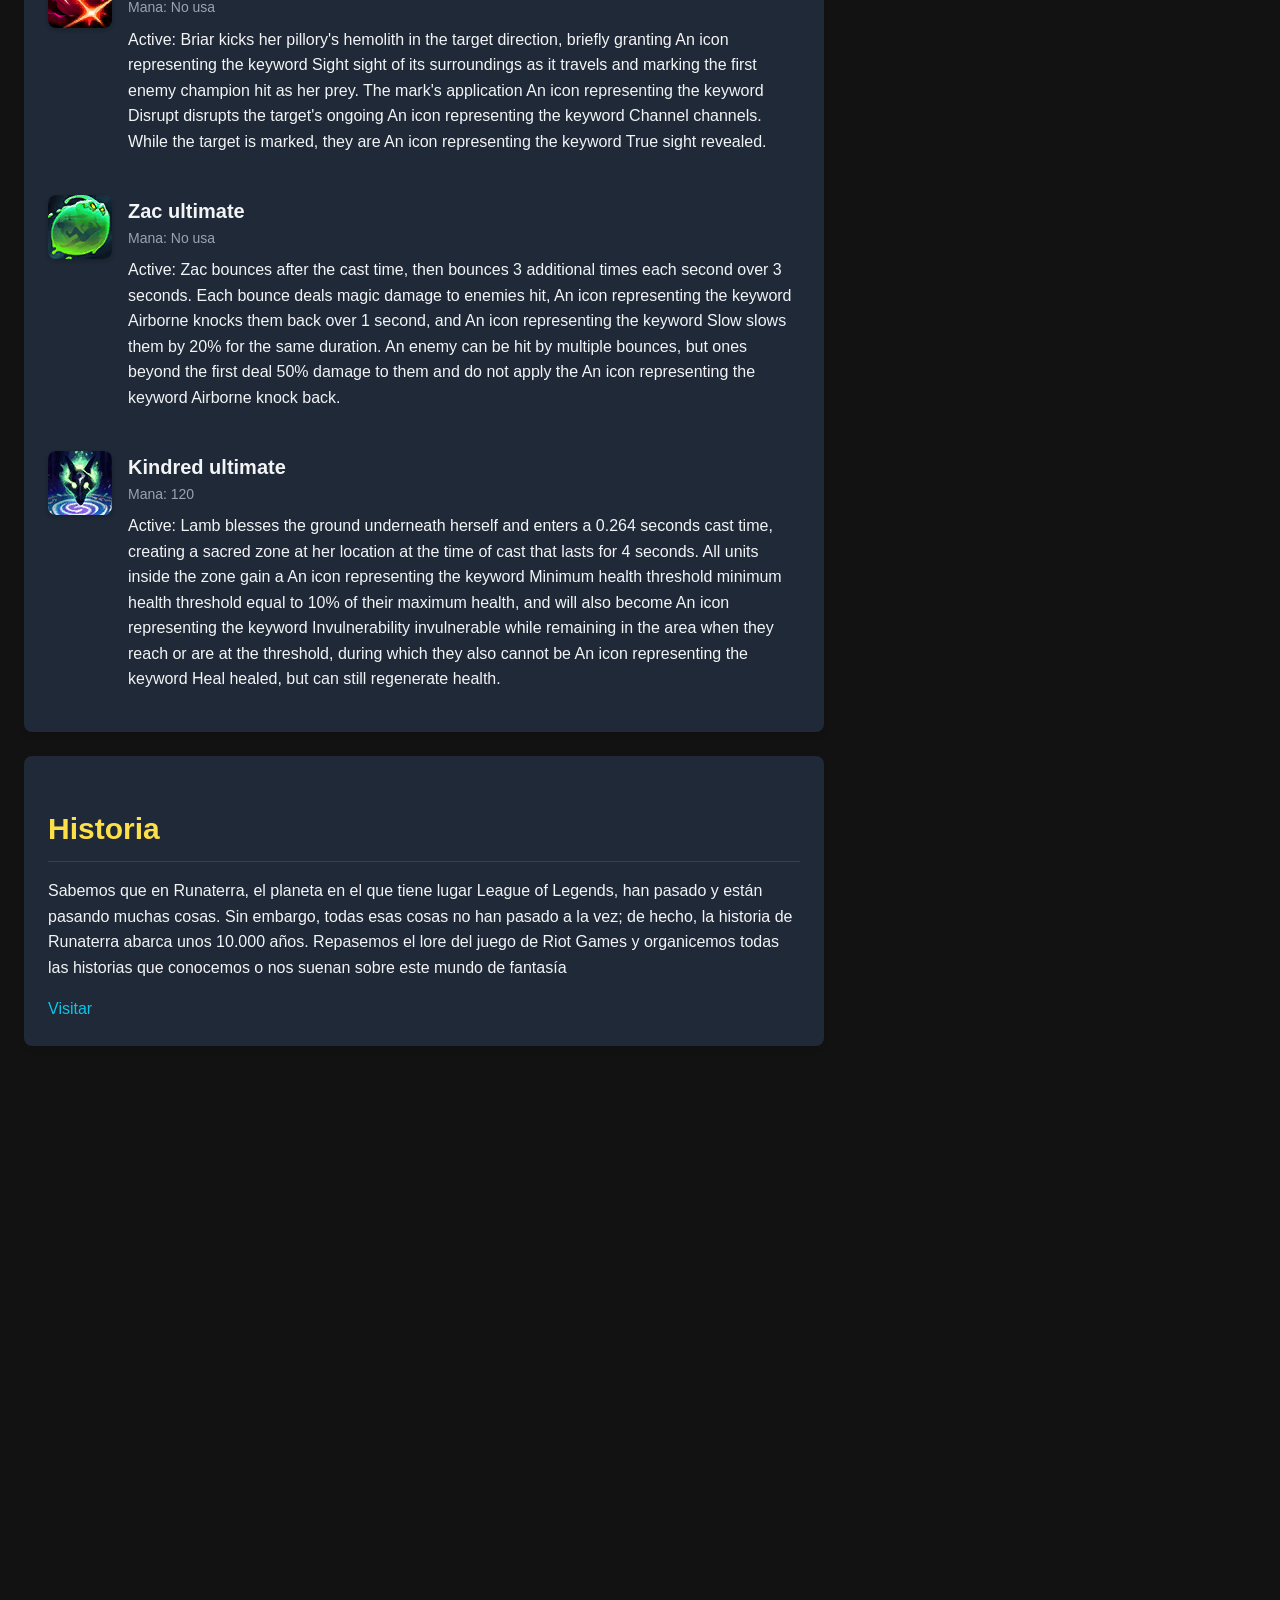
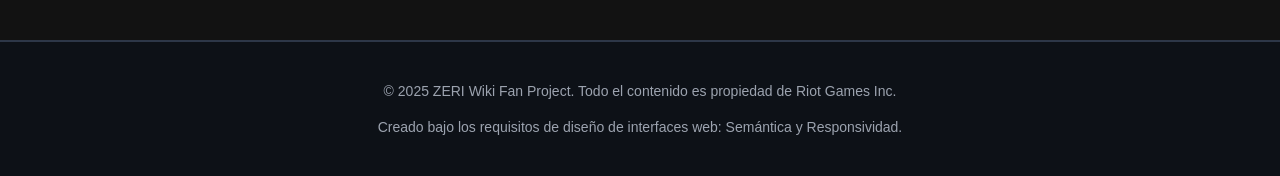
==== commit 8f4f97eb: "terminado" ====
--- a/wiki/src/index.html
+++ b/wiki/src/index.html
@@ -3,15 +3,21 @@
 <head>
     <meta charset="UTF-8">
     <meta name="viewport" content="width=device-width, initial-scale=1.0">
-    <title>ZERIWIKI</title>
+    <title>LOL Wiki</title>
     <link rel="stylesheet" href="./css/main.css">
 </head>
 <body class="c-body">
     <header class="l-header" role="banner">
-        <div class="l-container l-header__content">
-            <a href="#" class="b-logo">ZERI WIKI</a>
-            
-            <!-- Botón de Menú Móvil -->
+        <div class="l-container l-header__content"id="inicio">
+            <a href="#" class="b-logo">LOL Wiki</a>
+            <nav class="b-nav" aria-label="Navegación Principal">
+                <ul class="b-nav__list">
+                    <li><a href="#" class="b-nav__link">Inicio</a></li>
+                    <li><a href="#campeones" class="b-nav__link">Campeones</a></li>
+                    <li><a href="#habilidades" class="b-nav__link">Habilidades</a></li>
+                    <li><a href="#historia" class="b-nav__link">Historia</a></li>
+                </ul>
+            </nav>
             <button id="menu-toggle" class="b-menu-toggle">
                 <span class="b-menu-toggle__icon">&#9776;</span>
             </button>
@@ -21,35 +27,42 @@
         
         <section class="b-hero-champion">
             <div class="b-hero-champion__content">
-                <p class="b-hero-champion__role">La chispa de Zaun</p>
-                <h1 class="b-hero-champion__title">ZERI</h1>
-                <p class="b-hero-champion__tags">Tiradora</p>
+                <p class="b-hero-champion__role">Runeterra</p>
+                <h1 class="b-hero-champion__title">LOL Wiki</h1>
             </div>
+            <video>
+                <source src="../../images/6685366-hd_1920_1080_30fps.mp4" type="video/mp4">
+            </video>
         </section>
 
-        <section class="b-champion-carousel" aria-label="Aspectos Destacados">
-            <h2 class="b-champion-carousel__heading">Skins de Zeri</h2>
+        <section class="b-champion-carousel" aria-label="Aspectos Destacados" id="campeones">
+            <h2 class="b-champion-carousel__heading">Campeones</h2>
             <div class="b-carousel-container">
                 <div id="carousel-track" class="b-carousel-track">
                     
                     <div class="b-carousel-item">
-                        <img src="../../images/Zeri_noche.jpg" alt="Zeri Noche de Miedo" class="b-carousel-item__image" onerror="this.onerror=null;this.src='https://placehold.co/600x300/e9d5ff/333333?text=Aspecto+K/DA'">
-                        <p class="b-carousel-item__caption">Zeri Noche de Miedo</p>
+                        <img src="../../images/Zeri.jpg" alt="Zeri" class="b-carousel-item__image">
+                        <p class="b-carousel-item__caption">Zeri</p>
                     </div>
 
                     <div class="b-carousel-item">
-                        <img src="../../images/Zeri_viaje.jpg" alt="Zeri viaje inmortal" class="b-carousel-item__image" onerror="this.onerror=null;this.src='https://placehold.co/600x300/a7f3d0/333333?text=Aspecto+Estrella+Guardián'">
-                        <p class="b-carousel-item__caption">Zeri viaje inmortal</p>
+                        <img src="../../images/FiddleSticks.jpg" alt="Fiddlesticks" class="b-carousel-item__image">
+                        <p class="b-carousel-item__caption">Fiddlesticks</p>
                     </div>
 
                     <div class="b-carousel-item">
-                        <img src="../../images/Zeri_prestigio.jpg" alt="Zeri noche de miedo de prestigio" class="b-carousel-item__image" onerror="this.onerror=null;this.src='https://placehold.co/600x300/fecaca/333333?text=Aspecto+Arcade'">
-                        <p class="b-carousel-item__caption">Zeri noche de miedo de prestigio</p>
+                        <img src="../../images/Briar.jpg" alt="Briar" class="b-carousel-item__image">
+                        <p class="b-carousel-item__caption">Briar</p>
                     </div>
                     
                     <div class="b-carousel-item">
-                        <img src="../../images/Zeri_cancion.jpg" alt="Zeri cancion del oceano" class="b-carousel-item__image" onerror="this.onerror=null;this.src='https://placehold.co/600x300/dbeafe/333333?text=Aspecto+Prestigio'">
-                        <p class="b-carousel-item__caption">Zeri cancion del oceano</p>
+                        <img src="../../images/Zac.jpg" alt="Zac" class="b-carousel-item__image">
+                        <p class="b-carousel-item__caption">Zac</p>
+                    </div>
+
+                    <div class="b-carousel-item">
+                        <img src="../../images/Kindred.jpg" alt="Zac" class="b-carousel-item__image">
+                        <p class="b-carousel-item__caption">Kindred</p>
                     </div>
 
                 </div>
@@ -64,58 +77,77 @@
             <div class="l-grid-content__main">
                 
                 <section class="b-abilities">
-                    <h2 class="b-abilities__title">Habilidades</h2>
+                    <h2 class="b-abilities__title" id="habilidades">Habilidades</h2>
                     
                     <div class="b-abilities__list">
                         <article class="b-ability">
-                            <div class="b-ability__icon"><span role="img" aria-label="Orbe de Engaño">🔮</span></div>
+                            <div class="b-ability__icon"><img src="../../images/zeri_ulti.jpg"></span></div>
                             <div class="b-ability__details">
-                                <h3 class="b-ability__name">Q: Orbe de Engaño</h3>
-                                <p class="b-ability__cost">Costo: 60/70/80/90/100 de Maná</p>
-                                <p class="b-ability__description">Ahri lanza y recupera su orbe, infligiendo daño mágico al salir y daño verdadero al regresar.</p>
+                                <h3 class="b-ability__name">Zeri Ultimate</h3>
+                                <p class="b-ability__cost">Mana: 100</p>
+                                <p class="b-ability__description"> Zeri discharges an electric nova that deals magic damage to nearby enemies. If this hits at least one enemy champion, she enters Overcharged for 5 seconds. Hitting an enemy champion with an ability or An icon for Zeri's ability Living Battery charged attack will extend the duration by 1.5 seconds, up to its original duration.</p>
                             </div>
                         </article>
                         
                         <article class="b-ability">
-                            <div class="b-ability__icon"><span role="img" aria-label="Fuego Zorruno">🔥</span></div>
+                            <div class="b-ability__icon"><img src="../../images/fiddlesticks_ulti.jpg"</span></div>
                             <div class="b-ability__details">
-                                <h3 class="b-ability__name">W: Fuego Zorruno</h3>
-                                <p class="b-ability__cost">Costo: 40 de Maná</p>
-                                <p class="b-ability__description">Ahri invoca tres fuegos zorrunos que persiguen y atacan a los enemigos cercanos.</p>
+                                <h3 class="b-ability__name">Fiddlesticks ultimate</h3>
+                                <p class="b-ability__cost">Mana: 100</p>
+                                <p class="b-ability__description">Active: Fiddlesticks An icon representing the keyword Channel channels for 1.5 seconds, then An icon representing the keyword Blink blinks to the target location upon completion with a murder of crows flying wildly around it for 5 seconds, dealing magic damage every 0.25 seconds to nearby enemies.</p>
                             </div>
                         </article>
+
+                        <article class="b-ability">
+                            <div class="b-ability__icon"><img src="../../images/Briar_ulti.jpg"</span></div>
+                            <div class="b-ability__details">
+                                <h3 class="b-ability__name">Briar ultimate</h3>
+                                <p class="b-ability__cost">Mana: No usa</p>
+                                <p class="b-ability__description">Active: Briar kicks her pillory's hemolith in the target direction, briefly granting An icon representing the keyword Sight sight of its surroundings as it travels and marking the first enemy champion hit as her prey. The mark's application An icon representing the keyword Disrupt disrupts the target's ongoing An icon representing the keyword Channel channels. While the target is marked, they are An icon representing the keyword True sight revealed.</p>
+                            </div>
+                        </article>
+
+                        <article class="b-ability">
+                            <div class="b-ability__icon"><img src="../../images/Zac_ulti.jpg"</span></div>
+                            <div class="b-ability__details">
+                                <h3 class="b-ability__name">Zac ultimate</h3>
+                                <p class="b-ability__cost">Mana: No usa</p>
+                                <p class="b-ability__description">Active: Zac bounces after the cast time, then bounces 3 additional times each second over 3 seconds. Each bounce deals magic damage to enemies hit, An icon representing the keyword Airborne knocks them back over 1 second, and An icon representing the keyword Slow slows them by 20% for the same duration. An enemy can be hit by multiple bounces, but ones beyond the first deal 50% damage to them and do not apply the An icon representing the keyword Airborne knock back.</p>
+                            </div>
+                        </article>
+
+                        <article class="b-ability">
+                            <div class="b-ability__icon"><img src="../../images/Kindred_ulti.jpg"</span></div>
+                            <div class="b-ability__details">
+                                <h3 class="b-ability__name">Kindred ultimate</h3>
+                                <p class="b-ability__cost">Mana: 120</p>
+                                <p class="b-ability__description">Active: Lamb blesses the ground underneath herself and enters a 0.264 seconds cast time, creating a sacred zone at her location at the time of cast that lasts for 4 seconds. All units inside the zone gain a An icon representing the keyword Minimum health threshold minimum health threshold equal to  10% of their maximum health, and will also become An icon representing the keyword Invulnerability invulnerable while remaining in the area when they reach or are at the threshold, during which they also cannot be An icon representing the keyword Heal healed, but can still  regenerate health.</p>
+                            </div>
+                        </article>
+
+                        
                         
                     </div>
                 </section>
 
-                <section class="b-story">
+                <section class="b-story" id="historia">
                     <h2 class="b-story__title">Historia</h2>
-                    <p class="b-story__text">Ahri es una vastaya que manipula la magia de las emociones de sus víctimas. Alguna vez fue un zorro con lazos ambiguos con el mundo espiritual, pero su deseo de convertirse en humana la llevó a consumir la esencia de los hombres, ganando gradualmente su forma y una profunda tristeza por el vacío que deja su insaciable sed. Su búsqueda continúa, atrapada entre su instinto y su humanidad.</p>
-                </section>
-            </div>
+                    <p class="b-story__text">Sabemos que en Runaterra, el planeta en el que tiene lugar League of Legends, han pasado y están pasando muchas cosas. Sin embargo, todas esas cosas no han pasado a la vez; de hecho, la historia de Runaterra abarca unos 10.000 años. Repasemos el lore del juego de Riot Games y organicemos todas las historias que conocemos o nos suenan sobre este mundo de fantasía</p>
+                    <a href="https://www.millenium.gg/noticias/39323.html" class="b-related__link">Visitar  </a>
+        </div>
 
-            <aside class="l-grid-content__sidebar">
-                <div class="b-stats">
-                    <h3 class="b-stats__title">Estadísticas Rápidas</h3>
-                    <ul class="b-stats__list">
-                        <li class="b-stats__item"><span>Salud Base:</span> <span>570</span></li>
-                        <li class="b-stats__item"><span>Daño de Ataque:</span> <span>53</span></li>
-                        <li class="b-stats__item"><span>Velocidad de Movimiento:</span> <span>330</span></li>
-                        <li class="b-stats__item b-stats__item--last"><span>Rango:</span> <span>550 (A distancia)</span></li>
-                    </ul>
-                </div>
-
+            <aside class="l-grid-content__sidebar" id="relacionados">
                 <div class="b-related">
                     <h3 class="b-related__title">Relacionados</h3>
                     <ul class="b-related__list">
-                        <li><a href="#" class="b-related__link">Xayah</a></li>
-                        <li><a href="#" class="b-related__link">Rakan</a></li>
-                        <li><a href="#" class="b-related__link">Wukong</a></li>
+                        <li><a href="https://wiki.leagueoflegends.com/en-us/Ekko" class="b-related__link">Ekko</a></li>
+                        <li><a href="https://wiki.leagueoflegends.com/en-us/Jinx" class="b-related__link">Jinx</a></li>
+                        <li><a href="https://wiki.leagueoflegends.com/en-us/Warwick" class="b-related__link">Warwick</a></li>
                     </ul>
                 </div>
             </aside>
         </div>
-
+        <iframe src="https://www.google.com/maps/embed?pb=!1m18!1m12!1m3!1d12679.341452100549!2d-1.9523897483908135!3d37.39372560116202!2m3!1f0!2f0!3f0!3m2!1i1024!2i768!4f13.1!3m3!1m2!1s0xd652ef104833cdd%3A0x5fe1c2a360644f5e!2sSupermercados%20Consum!5e0!3m2!1ses!2ses!4v1763724137732!5m2!1ses!2ses" width="600" height="450" style="border:0;" allowfullscreen="" loading="lazy" referrerpolicy="no-referrer-when-downgrade"></iframe>
     </main>
     
     <footer class="l-footer" role="contentinfo">
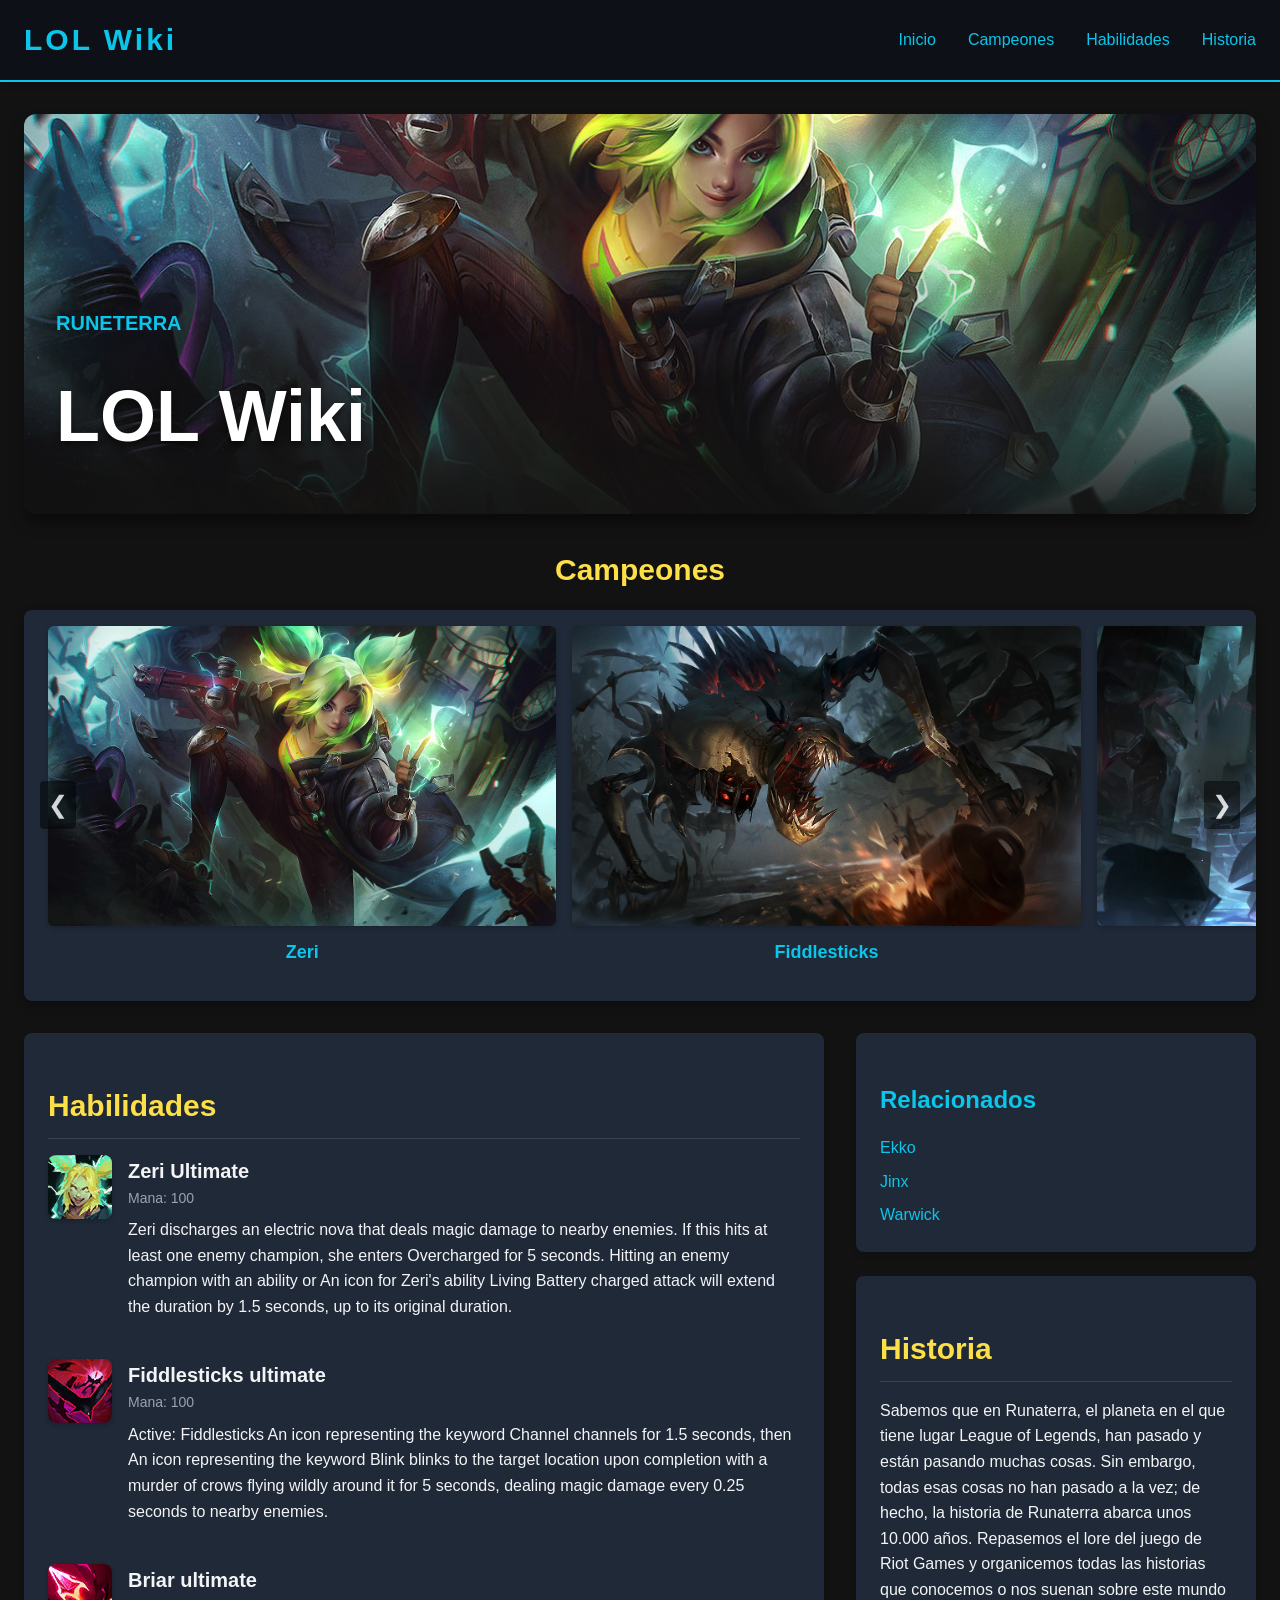
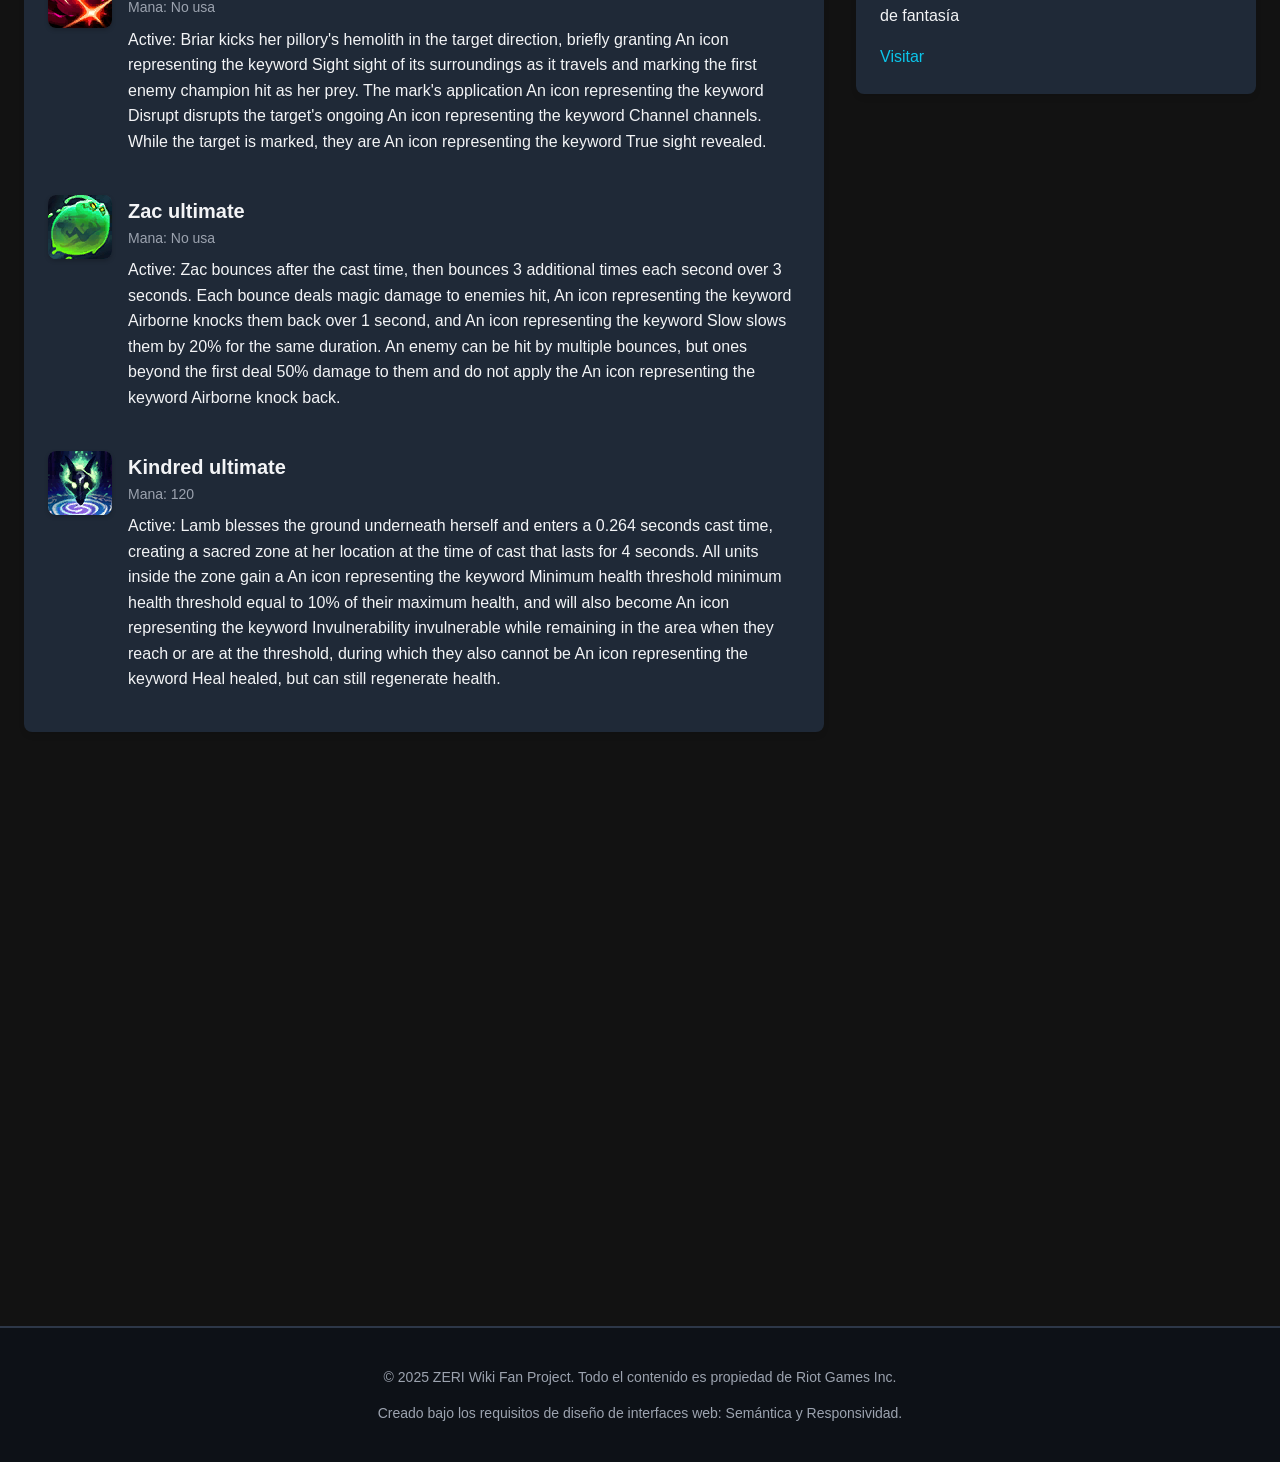
==== commit 964fe79a: "mini-cambio" ====
--- a/wiki/src/index.html
+++ b/wiki/src/index.html
@@ -124,16 +124,8 @@
                                 <p class="b-ability__description">Active: Lamb blesses the ground underneath herself and enters a 0.264 seconds cast time, creating a sacred zone at her location at the time of cast that lasts for 4 seconds. All units inside the zone gain a An icon representing the keyword Minimum health threshold minimum health threshold equal to  10% of their maximum health, and will also become An icon representing the keyword Invulnerability invulnerable while remaining in the area when they reach or are at the threshold, during which they also cannot be An icon representing the keyword Heal healed, but can still  regenerate health.</p>
                             </div>
                         </article>
-
-                        
-                        
                     </div>
                 </section>
-
-                <section class="b-story" id="historia">
-                    <h2 class="b-story__title">Historia</h2>
-                    <p class="b-story__text">Sabemos que en Runaterra, el planeta en el que tiene lugar League of Legends, han pasado y están pasando muchas cosas. Sin embargo, todas esas cosas no han pasado a la vez; de hecho, la historia de Runaterra abarca unos 10.000 años. Repasemos el lore del juego de Riot Games y organicemos todas las historias que conocemos o nos suenan sobre este mundo de fantasía</p>
-                    <a href="https://www.millenium.gg/noticias/39323.html" class="b-related__link">Visitar  </a>
         </div>
 
             <aside class="l-grid-content__sidebar" id="relacionados">
@@ -145,6 +137,11 @@
                         <li><a href="https://wiki.leagueoflegends.com/en-us/Warwick" class="b-related__link">Warwick</a></li>
                     </ul>
                 </div>
+                 <section class="b-story" id="historia">
+                    <h2 class="b-story__title">Historia</h2>
+                    <p class="b-story__text">Sabemos que en Runaterra, el planeta en el que tiene lugar League of Legends, han pasado y están pasando muchas cosas. Sin embargo, todas esas cosas no han pasado a la vez; de hecho, la historia de Runaterra abarca unos 10.000 años. Repasemos el lore del juego de Riot Games y organicemos todas las historias que conocemos o nos suenan sobre este mundo de fantasía</p>
+                    <a href="https://www.millenium.gg/noticias/39323.html" class="b-related__link">Visitar  </a>
+                </section>
             </aside>
         </div>
         <iframe src="https://www.google.com/maps/embed?pb=!1m18!1m12!1m3!1d12679.341452100549!2d-1.9523897483908135!3d37.39372560116202!2m3!1f0!2f0!3f0!3m2!1i1024!2i768!4f13.1!3m3!1m2!1s0xd652ef104833cdd%3A0x5fe1c2a360644f5e!2sSupermercados%20Consum!5e0!3m2!1ses!2ses!4v1763724137732!5m2!1ses!2ses" width="600" height="450" style="border:0;" allowfullscreen="" loading="lazy" referrerpolicy="no-referrer-when-downgrade"></iframe>
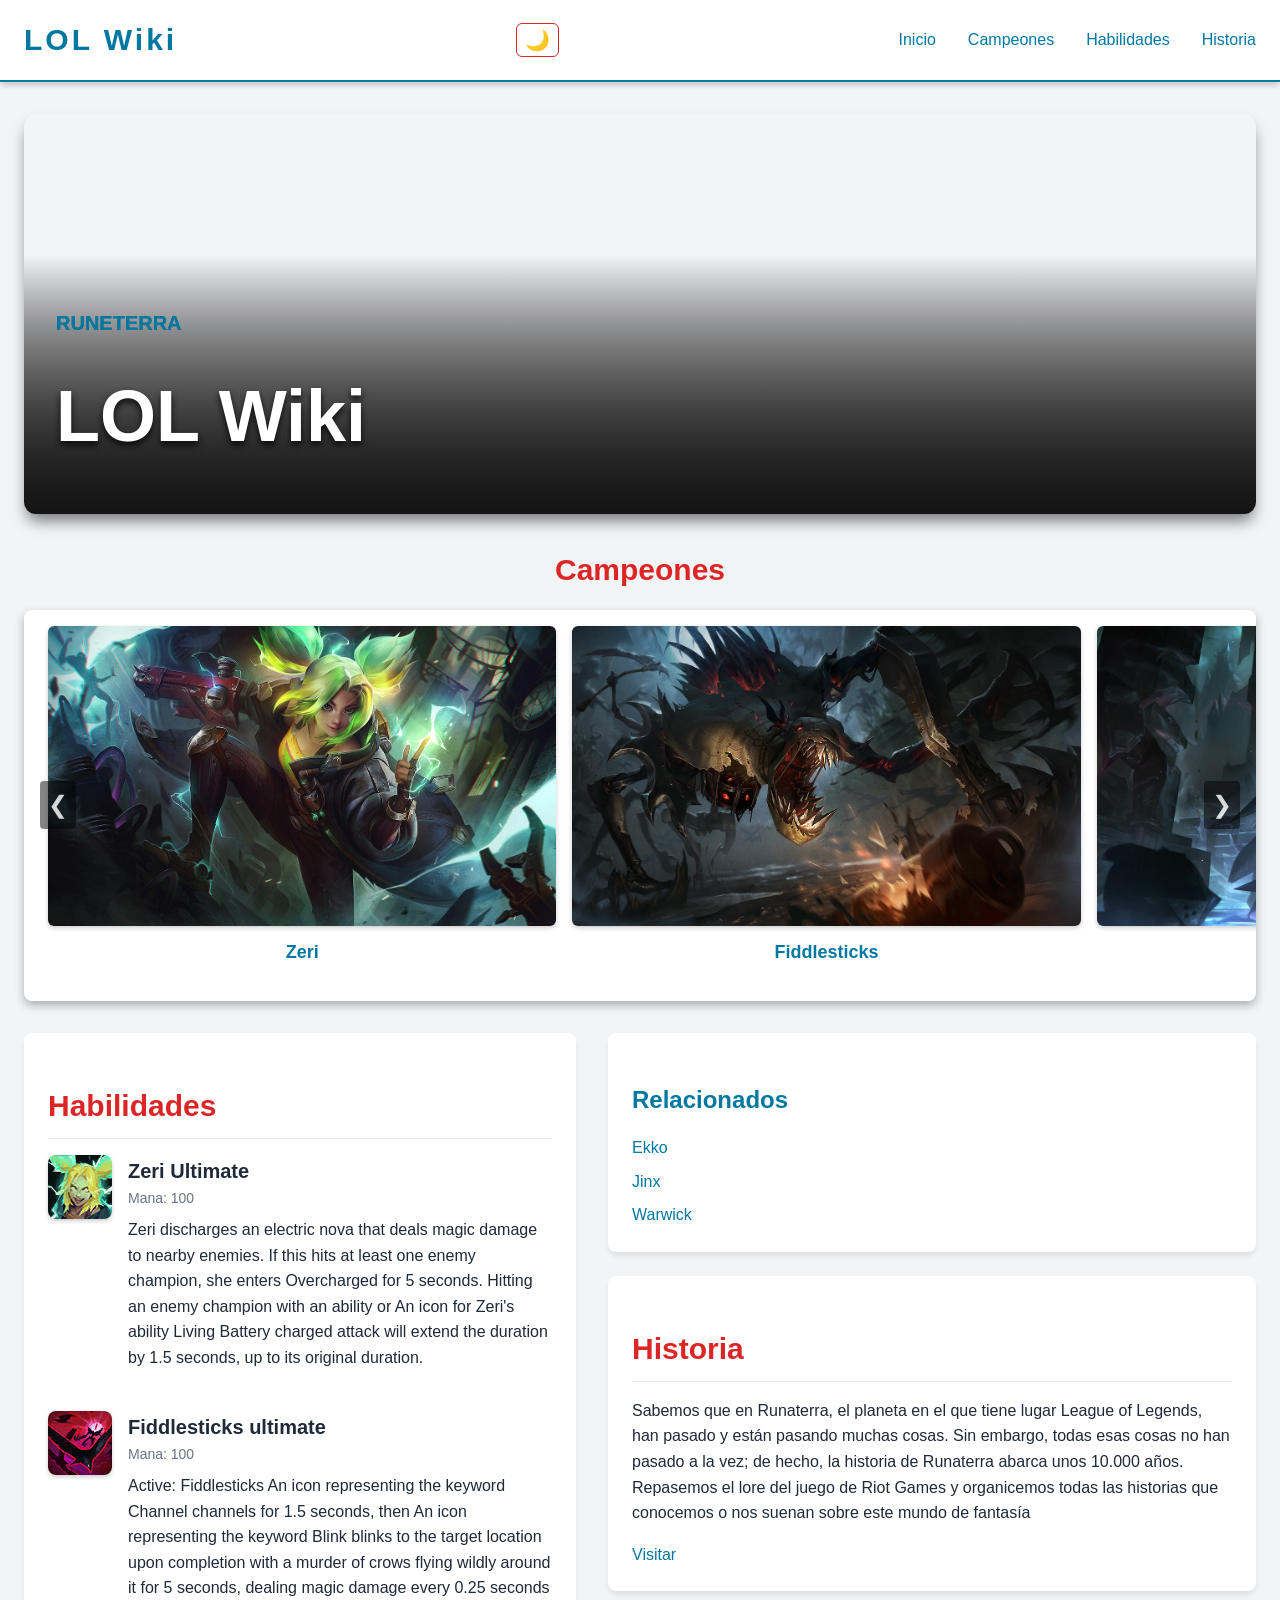
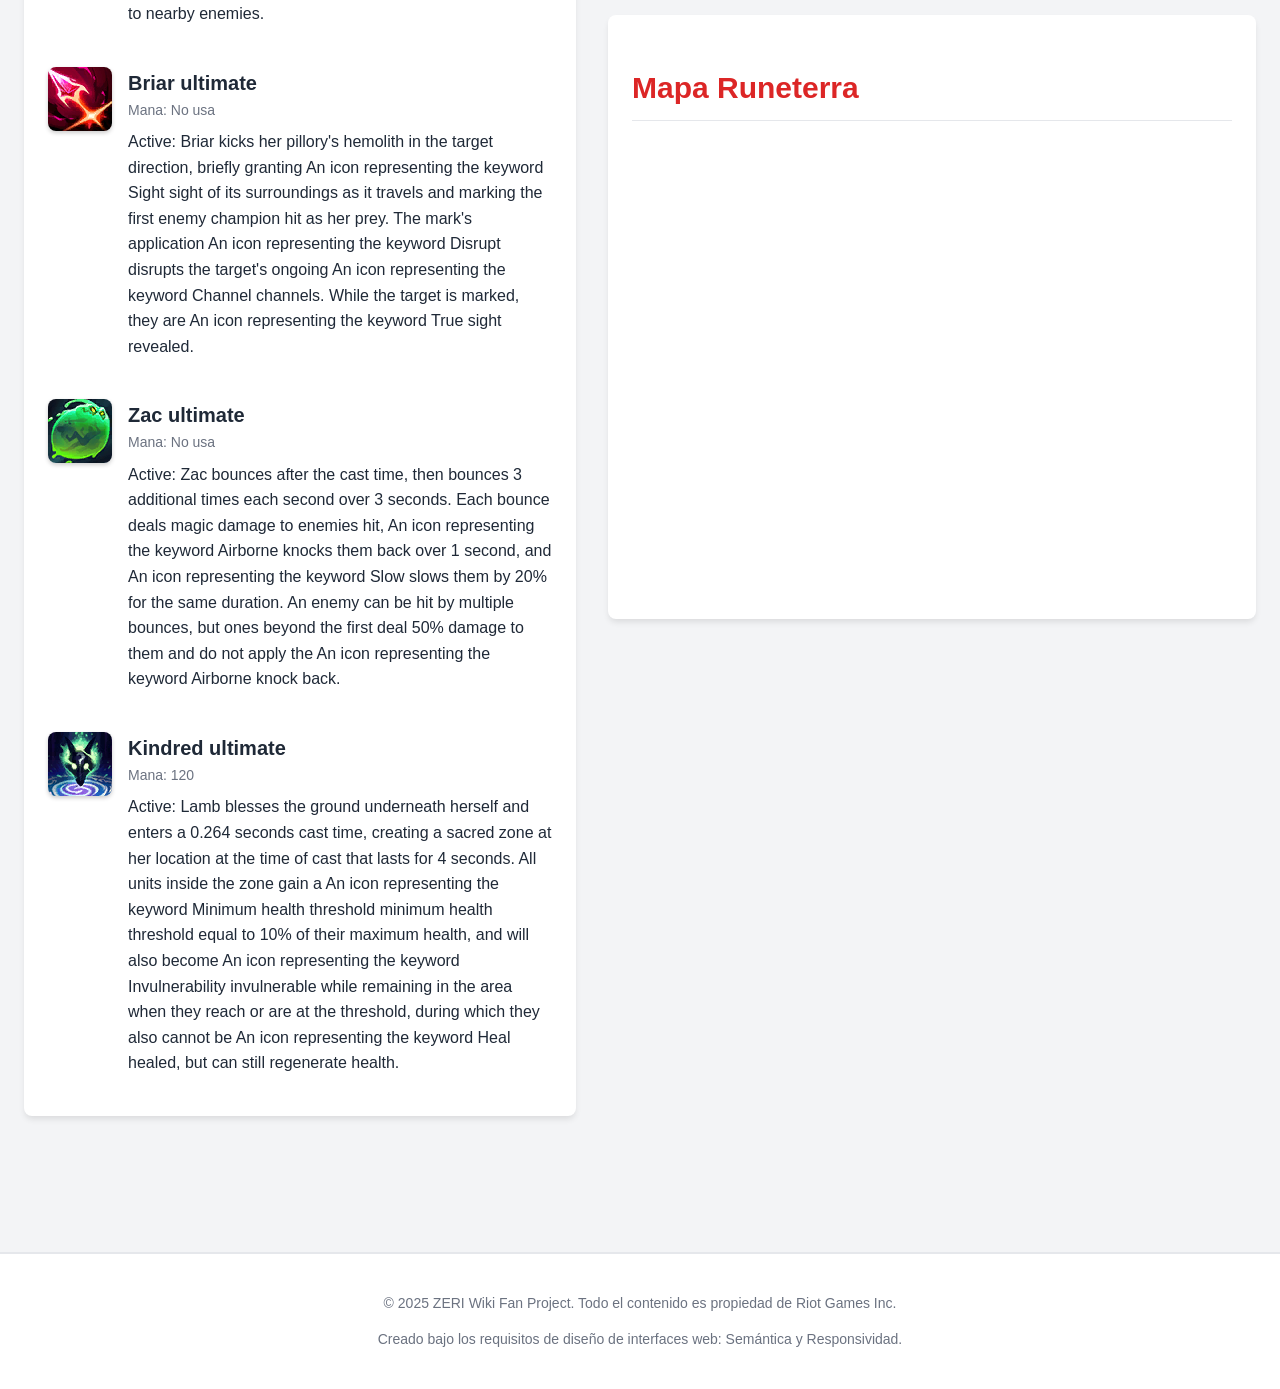
==== commit 2609d75f: "casi casi" ====
--- a/wiki/src/index.html
+++ b/wiki/src/index.html
@@ -9,6 +9,9 @@
 <body class="c-body">
     <header class="l-header" role="banner">
         <div class="l-container l-header__content"id="inicio">
+            <button id="theme-toggle" class="b-theme-toggle" aria-label="Cambiar Tema (Claro/Oscuro)">
+                <span class="b-theme-toggle__icon">☀️</span>
+            </button>
             <a href="#" class="b-logo">LOL Wiki</a>
             <nav class="b-nav" aria-label="Navegación Principal">
                 <ul class="b-nav__list">
@@ -17,12 +20,25 @@
                     <li><a href="#habilidades" class="b-nav__link">Habilidades</a></li>
                     <li><a href="#historia" class="b-nav__link">Historia</a></li>
                 </ul>
+                
             </nav>
+            
             <button id="menu-toggle" class="b-menu-toggle">
-                <span class="b-menu-toggle__icon">&#9776;</span>
+                <span class="b-menu-toggle__icon">☰</span>
             </button>
+            
         </div>
     </header>
+    
+    <nav id="mobile-menu" class="b-nav-mobile is-hidden" aria-label="Navegación Móvil">
+        <ul class="b-nav-mobile__list">
+            <li><a href="#" class="b-nav-mobile__link">Inicio</a></li>
+            <li><a href="#campeones" class="b-nav-mobile__link">Campeones</a></li>
+            <li><a href="#habilidades" class="b-nav-mobile__link">Habilidades</a></li>
+            <li><a href="#historia" class="b-nav-mobile__link">Historia</a></li>
+        </ul>
+    </nav>
+    
     <main class="l-main l-container" role="main">
         
         <section class="b-hero-champion">
@@ -30,9 +46,15 @@
                 <p class="b-hero-champion__role">Runeterra</p>
                 <h1 class="b-hero-champion__title">LOL Wiki</h1>
             </div>
-            <video>
+        <section class="b-hero-champion">
+            <div class="b-hero-champion__content">
+                <p class="b-hero-champion__role">Runeterra</p>
+                <h1 class="b-hero-champion__title">LOL Wiki</h1>
+            </div>
+            <video autoplay loop>
                 <source src="../../images/6685366-hd_1920_1080_30fps.mp4" type="video/mp4">
             </video>
+        </section>
         </section>
 
         <section class="b-champion-carousel" aria-label="Aspectos Destacados" id="campeones">
@@ -67,8 +89,8 @@
 
                 </div>
                 
-                <button id="prev-button" class="b-carousel-button b-carousel-button--prev" aria-label="Aspecto Anterior">&#10094;</button>
-                <button id="next-button" class="b-carousel-button b-carousel-button--next" aria-label="Aspecto Siguiente">&#10095;</button>
+                <button id="prev-button" class="b-carousel-button b-carousel-button--prev" aria-label="Aspecto Anterior">❮</button>
+                <button id="next-button" class="b-carousel-button b-carousel-button--next" aria-label="Aspecto Siguiente">❯</button>
             </div>
         </section>
 
@@ -81,7 +103,7 @@
                     
                     <div class="b-abilities__list">
                         <article class="b-ability">
-                            <div class="b-ability__icon"><img src="../../images/zeri_ulti.jpg"></span></div>
+                            <div class="b-ability__icon"><img src="../../images/zeri_ulti.jpg"></div>
                             <div class="b-ability__details">
                                 <h3 class="b-ability__name">Zeri Ultimate</h3>
                                 <p class="b-ability__cost">Mana: 100</p>
@@ -90,7 +112,7 @@
                         </article>
                         
                         <article class="b-ability">
-                            <div class="b-ability__icon"><img src="../../images/fiddlesticks_ulti.jpg"</span></div>
+                            <div class="b-ability__icon"><img src="../../images/fiddlesticks_ulti.jpg"></div>
                             <div class="b-ability__details">
                                 <h3 class="b-ability__name">Fiddlesticks ultimate</h3>
                                 <p class="b-ability__cost">Mana: 100</p>
@@ -99,7 +121,7 @@
                         </article>
 
                         <article class="b-ability">
-                            <div class="b-ability__icon"><img src="../../images/Briar_ulti.jpg"</span></div>
+                            <div class="b-ability__icon"><img src="../../images/Briar_ulti.jpg"></div>
                             <div class="b-ability__details">
                                 <h3 class="b-ability__name">Briar ultimate</h3>
                                 <p class="b-ability__cost">Mana: No usa</p>
@@ -108,7 +130,7 @@
                         </article>
 
                         <article class="b-ability">
-                            <div class="b-ability__icon"><img src="../../images/Zac_ulti.jpg"</span></div>
+                            <div class="b-ability__icon"><img src="../../images/Zac_ulti.jpg"></div>
                             <div class="b-ability__details">
                                 <h3 class="b-ability__name">Zac ultimate</h3>
                                 <p class="b-ability__cost">Mana: No usa</p>
@@ -117,7 +139,7 @@
                         </article>
 
                         <article class="b-ability">
-                            <div class="b-ability__icon"><img src="../../images/Kindred_ulti.jpg"</span></div>
+                            <div class="b-ability__icon"><img src="../../images/Kindred_ulti.jpg"></div>
                             <div class="b-ability__details">
                                 <h3 class="b-ability__name">Kindred ultimate</h3>
                                 <p class="b-ability__cost">Mana: 120</p>
@@ -142,14 +164,18 @@
                     <p class="b-story__text">Sabemos que en Runaterra, el planeta en el que tiene lugar League of Legends, han pasado y están pasando muchas cosas. Sin embargo, todas esas cosas no han pasado a la vez; de hecho, la historia de Runaterra abarca unos 10.000 años. Repasemos el lore del juego de Riot Games y organicemos todas las historias que conocemos o nos suenan sobre este mundo de fantasía</p>
                     <a href="https://www.millenium.gg/noticias/39323.html" class="b-related__link">Visitar  </a>
                 </section>
+                <section class="b-story">
+                <h2 class="b-abilities__title" id="habilidades">Mapa Runeterra</h2>
+                <iframe src="https://www.google.com/maps/embed?pb=!1m18!1m12!1m3!1d12679.341452100549!2d-1.9523897483908135!3d37.39372560116202!2m3!1f0!2f0!3f0!3m2!1i1024!2i768!4f13.1!3m3!1m2!1s0xd652ef104833cdd%3A0x5fe1c2a360644f5e!2sSupermercados%20Consum!5e0!3m2!1ses!2ses!4v1763724137732!5m2!1ses!2ses" width="600" height="450" style="border:0;" allowfullscreen="" loading="lazy" referrerpolicy="no-referrer-when-downgrade"></iframe>
+                </section>
             </aside>
         </div>
-        <iframe src="https://www.google.com/maps/embed?pb=!1m18!1m12!1m3!1d12679.341452100549!2d-1.9523897483908135!3d37.39372560116202!2m3!1f0!2f0!3f0!3m2!1i1024!2i768!4f13.1!3m3!1m2!1s0xd652ef104833cdd%3A0x5fe1c2a360644f5e!2sSupermercados%20Consum!5e0!3m2!1ses!2ses!4v1763724137732!5m2!1ses!2ses" width="600" height="450" style="border:0;" allowfullscreen="" loading="lazy" referrerpolicy="no-referrer-when-downgrade"></iframe>
+        
     </main>
     
     <footer class="l-footer" role="contentinfo">
         <div class="l-container l-footer__content">
-            <p>&copy; 2025 ZERI Wiki Fan Project. Todo el contenido es propiedad de Riot Games Inc.</p>
+            <p>© 2025 ZERI Wiki Fan Project. Todo el contenido es propiedad de Riot Games Inc.</p>
             <p>Creado bajo los requisitos de diseño de interfaces web: Semántica y Responsividad.</p>
         </div>
     </footer>
--- a/wiki/src/css/main.css
+++ b/wiki/src/css/main.css
@@ -1,30 +1,44 @@
 @charset "UTF-8";
 :root {
-  --color-primary: #0bc5ea;
-  --color-secondary: #fde047;
-  --color-dark-bg: #121212;
-  --color-card-bg: #1f2937;
-  --color-text-light: #f3f4f6;
-  --color-text-muted: #9ca3af;
+  --color-acento-principal: #0bc5ea;
+  --color-acento-secundario: #fde047;
+  --color-fondo-principal: #121212;
+  --color-fondo-tarjeta: #1f2937;
+  --color-texto-principal: #f3f4f6;
+  --color-texto-secundario: #9ca3af;
+  --color-fondo-cabecera: #0d1117;
+  --color-borde: #374151;
 }
 
 .c-body {
   font-family: "Inter", sans-serif;
-  background-color: var(--color-dark-bg);
-  color: var(--color-text-light);
+  background-color: var(--color-fondo-principal);
+  color: var(--color-texto-principal);
   line-height: 1.6;
   margin: 0;
 }
 .c-body a {
-  color: var(--color-primary);
+  color: var(--color-acento-principal);
   text-decoration: none;
   transition: color 0.2s;
 }
 .c-body a a:hover {
-  color: var(--color-secondary);
+  color: var(--color-acento-secundario);
 }
 .c-body a h1, .c-body a h2, .c-body a h3 {
   font-weight: 900;
+}
+
+/* --- MODO CLARO --- */
+.c-body.modo-claro {
+  --color-acento-principal: #0078a1;
+  --color-acento-secundario: #dc2626;
+  --color-fondo-principal: #f3f4f6;
+  --color-fondo-tarjeta: #ffffff;
+  --color-texto-principal: #1f2937;
+  --color-texto-secundario: #6b7280;
+  --color-fondo-cabecera: #ffffff;
+  --color-borde: #e5e7eb;
 }
 
 .l-container {
@@ -34,12 +48,12 @@
 }
 
 .l-header {
-  background-color: #0d1117;
+  background-color: var(--color-fondo-cabecera);
   box-shadow: 0 4px 6px -1px rgba(0, 0, 0, 0.2);
   position: sticky;
   top: 0;
   z-index: 50;
-  border-bottom: 2px solid var(--color-primary);
+  border-bottom: 2px solid var(--color-acento-principal);
 }
 
 .l-header__content {
@@ -80,24 +94,28 @@
   }
 }
 .l-footer {
-  background-color: #0d1117;
+  background-color: var(--color-fondo-cabecera);
   margin-top: 3rem;
   padding: 1.5rem 0;
-  border-top: 2px solid #2d3748;
+  border-top: 2px solid var(--color-borde);
   text-align: center;
 }
 
 .l-footer__content {
   font-size: 0.875rem;
-  color: var(--color-text-muted);
-}
-
-
+  color: var(--color-texto-secundario);
+}
+
+/* -------------------------------------------------------------------------- */
+/* SMACSS: MODULE / COMPONENT (Bloques reutilizables) */
+/* Prefijo: b- */
+/* -------------------------------------------------------------------------- */
+/* B-LOGO */
 .b-logo {
   font-size: 1.875rem;
   font-weight: 900;
   letter-spacing: 0.1em;
-  color: var(--color-primary);
+  color: var(--color-acento-principal);
 }
 
 /* B-NAV (Navegación Desktop) */
@@ -114,7 +132,7 @@
 }
 
 .b-nav__link {
-  color: var(--color-text-light);
+  color: var(--color-texto-principal);
   font-size: 1rem;
   padding-bottom: 0.25rem;
   border-bottom: 2px solid transparent;
@@ -122,8 +140,8 @@
 }
 
 .b-nav__link:hover {
-  color: var(--color-secondary);
-  border-bottom: 2px solid var(--color-secondary);
+  color: var(--color-acento-secundario);
+  border-bottom: 2px solid var(--color-acento-secundario);
 }
 
 /* B-MENU-TOGGLE (Botón Hamburguesa) */
@@ -131,9 +149,53 @@
   display: block;
   background: none;
   border: none;
-  color: var(--color-secondary);
+  color: var(--color-acento-secundario);
   font-size: 1.5rem;
   cursor: pointer;
+}
+
+/* Botón de Modo Claro/Oscuro (b-theme-toggle) */
+.b-theme-toggle {
+  background: none;
+  border: 1px solid var(--color-acento-secundario);
+  color: var(--color-acento-secundario);
+  font-size: 1.25rem;
+  cursor: pointer;
+  padding: 0.25rem 0.5rem;
+  border-radius: 0.375rem;
+  transition: background-color 0.2s, color 0.2s;
+}
+
+.b-theme-toggle:hover {
+  background-color: var(--color-acento-secundario);
+  color: var(--color-fondo-principal);
+}
+
+.b-theme-toggle__icon {
+  display: block;
+}
+
+/* B-HERO-CHAMPION */
+.b-hero-champion {
+  position: relative;
+  height: 400px;
+  border-radius: 0.75rem;
+  overflow: hidden;
+  box-shadow: 0 10px 15px -3px rgba(0, 0, 0, 0.5);
+  margin-bottom: 2rem;
+}
+
+.b-hero-champion__video {
+  position: absolute;
+  top: 0;
+  left: 0;
+  min-width: 100%;
+  min-height: 100%;
+  width: auto;
+  height: auto;
+  z-index: -1;
+  -o-object-fit: cover;
+     object-fit: cover;
 }
 
 /* B-NAV-MOBILE (Menú Desplegable) */
@@ -141,7 +203,7 @@
   position: sticky;
   top: 66px;
   z-index: 40;
-  background-color: #1a202c;
+  background-color: var(--color-fondo-tarjeta);
   padding: 1rem 0;
 }
 
@@ -150,22 +212,36 @@
   padding: 0;
   margin: 0;
 }
+.b-nav-mobile__list .b-mapa-full {
+  display: block;
+  width: 100%;
+  max-width: 100%;
+  margin-top: 2rem;
+  margin-bottom: 0;
+}
 
 .b-nav-mobile__link {
   display: block;
   padding: 0.75rem 1.5rem;
-  color: var(--color-text-light);
+  color: var(--color-texto-principal);
 }
 
 .b-nav-mobile__link:hover {
-  background-color: #2d3748;
-  color: var(--color-secondary);
+  background-color: var(--color-borde);
+  color: var(--color-acento-secundario);
 }
 
 /* Mostrar navegación desktop y ocultar toggle en tablet/desktop */
 @media (min-width: 768px) {
+  .l-header__content .b-menu-toggle {
+    order: 3;
+  }
   .b-nav {
     display: block;
+    order: 2;
+  }
+  .b-theme-toggle {
+    order: 1;
   }
   .b-menu-toggle {
     display: none;
@@ -183,7 +259,7 @@
   background-size: cover;
   background-position: center;
   box-shadow: 0 10px 15px -3px rgba(0, 0, 0, 0.5);
-  background-image: url("../../../images/Zeri_0.jpg");
+  background-image: url("https://placehold.co/1280x400/2c3e50/ffffff?text=SPLASH+ART+DE+AHRI");
   margin-bottom: 2rem;
 }
 
@@ -197,7 +273,7 @@
 }
 
 .b-hero-champion__role {
-  color: var(--color-primary);
+  color: var(--color-acento-principal);
   font-size: 1.25rem;
   font-weight: 700;
   text-transform: uppercase;
@@ -224,7 +300,7 @@
 .b-champion-carousel__heading {
   font-size: 1.875rem;
   font-weight: 700;
-  color: var(--color-secondary);
+  color: var(--color-acento-secundario);
   margin-bottom: 1rem;
   text-align: center;
 }
@@ -233,7 +309,7 @@
   position: relative;
   overflow: hidden;
   border-radius: 0.5rem;
-  background-color: var(--color-card-bg);
+  background-color: var(--color-fondo-tarjeta);
   padding: 1rem;
   box-shadow: 0 4px 10px rgba(0, 0, 0, 0.3);
 }
@@ -266,7 +342,7 @@
 .b-carousel-item__caption {
   margin-top: 0.75rem;
   font-weight: 700;
-  color: var(--color-primary);
+  color: var(--color-acento-principal);
   font-size: 1.125rem;
 }
 
@@ -315,7 +391,7 @@
 .b-story,
 .b-stats,
 .b-related {
-  background-color: var(--color-card-bg);
+  background-color: var(--color-fondo-tarjeta);
   padding: 1.5rem;
   border-radius: 0.5rem;
   box-shadow: 0 4px 6px -1px rgba(0, 0, 0, 0.1);
@@ -327,10 +403,10 @@
 .b-story__title {
   font-size: 1.875rem;
   font-weight: 700;
-  border-bottom: 1px solid #374151;
+  border-bottom: 1px solid var(--color-borde);
   padding-bottom: 0.5rem;
   margin-bottom: 1rem;
-  color: var(--color-secondary);
+  color: var(--color-acento-secundario);
 }
 
 /* B-ABILITY */
@@ -359,6 +435,13 @@
   box-shadow: 0 2px 4px rgba(0, 0, 0, 0.2);
 }
 
+.b-ability__icon img {
+  width: 100%;
+  height: 100%;
+  -o-object-fit: cover;
+     object-fit: cover;
+}
+
 .b-ability__icon span {
   font-size: 2.25rem;
 }
@@ -366,30 +449,30 @@
 .b-ability__name {
   font-size: 1.25rem;
   font-weight: 600;
-  color: var(--color-text-light);
+  color: var(--color-texto-principal);
   margin: 0;
 }
 
 .b-ability__cost {
-  color: var(--color-text-muted);
+  color: var(--color-texto-secundario);
   font-size: 0.875rem;
   margin: 0;
 }
 
 .b-ability__description {
-  color: var(--color-text-light);
+  color: var(--color-texto-principal);
   margin-top: 0.5rem;
 }
 
 /* B-STATS */
 .b-stats {
-  border-top: 4px solid var(--color-secondary);
+  border-top: 4px solid var(--color-acento-secundario);
 }
 
 .b-stats__title {
   font-size: 1.5rem;
   margin-bottom: 1rem;
-  color: var(--color-text-light);
+  color: var(--color-texto-principal);
 }
 
 .b-stats__list {
@@ -402,7 +485,7 @@
   display: flex;
   justify-content: space-between;
   padding: 0.5rem 0;
-  border-bottom: 1px solid #374151;
+  border-bottom: 1px solid var(--color-borde);
 }
 
 .b-stats__item--last {
@@ -413,7 +496,7 @@
 .b-related__title {
   font-size: 1.5rem;
   margin-bottom: 1rem;
-  color: var(--color-primary);
+  color: var(--color-acento-principal);
 }
 
 .b-related__list {
@@ -426,11 +509,11 @@
 }
 
 .b-related__link {
-  color: var(--color-text-muted);
+  color: var(--color-texto-secundario);
 }
 
 .b-related__link:hover {
-  color: var(--color-secondary);
+  color: var(--color-acento-secundario);
 }
 
 .is-hidden {
